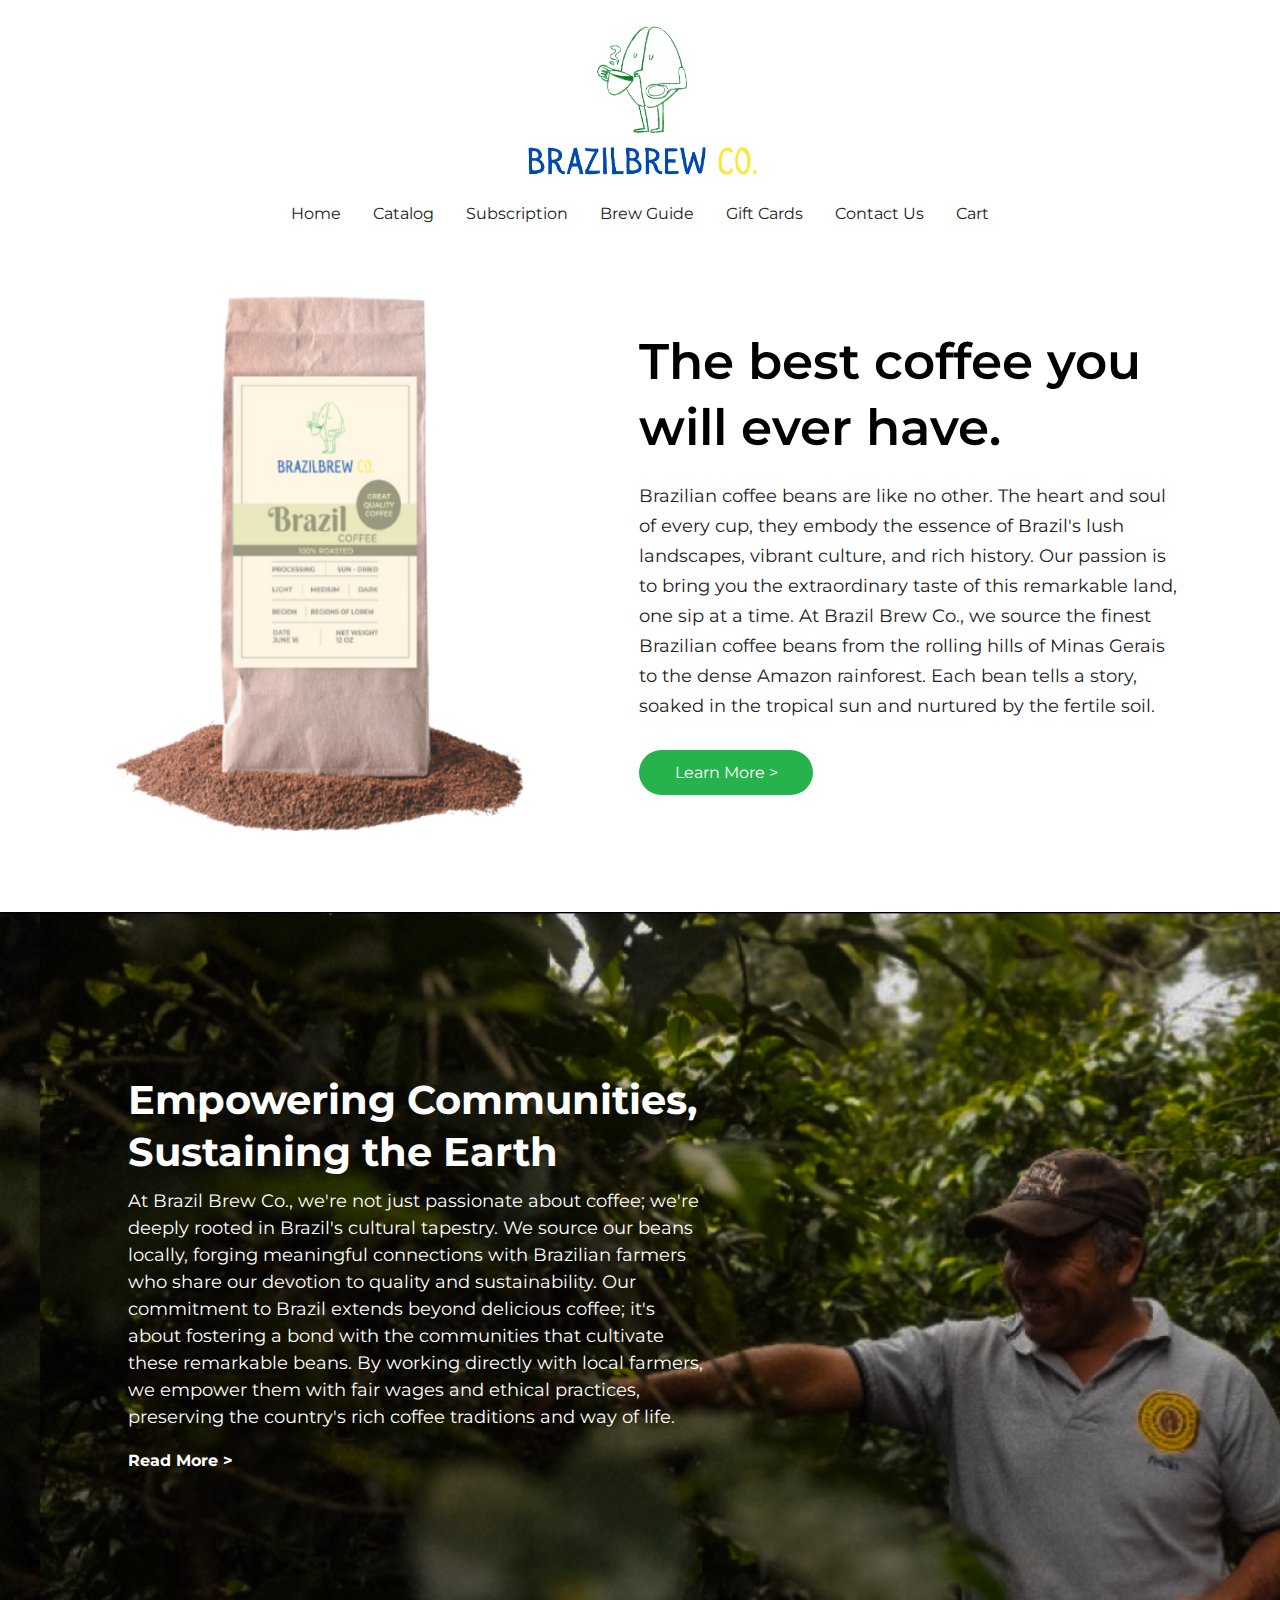
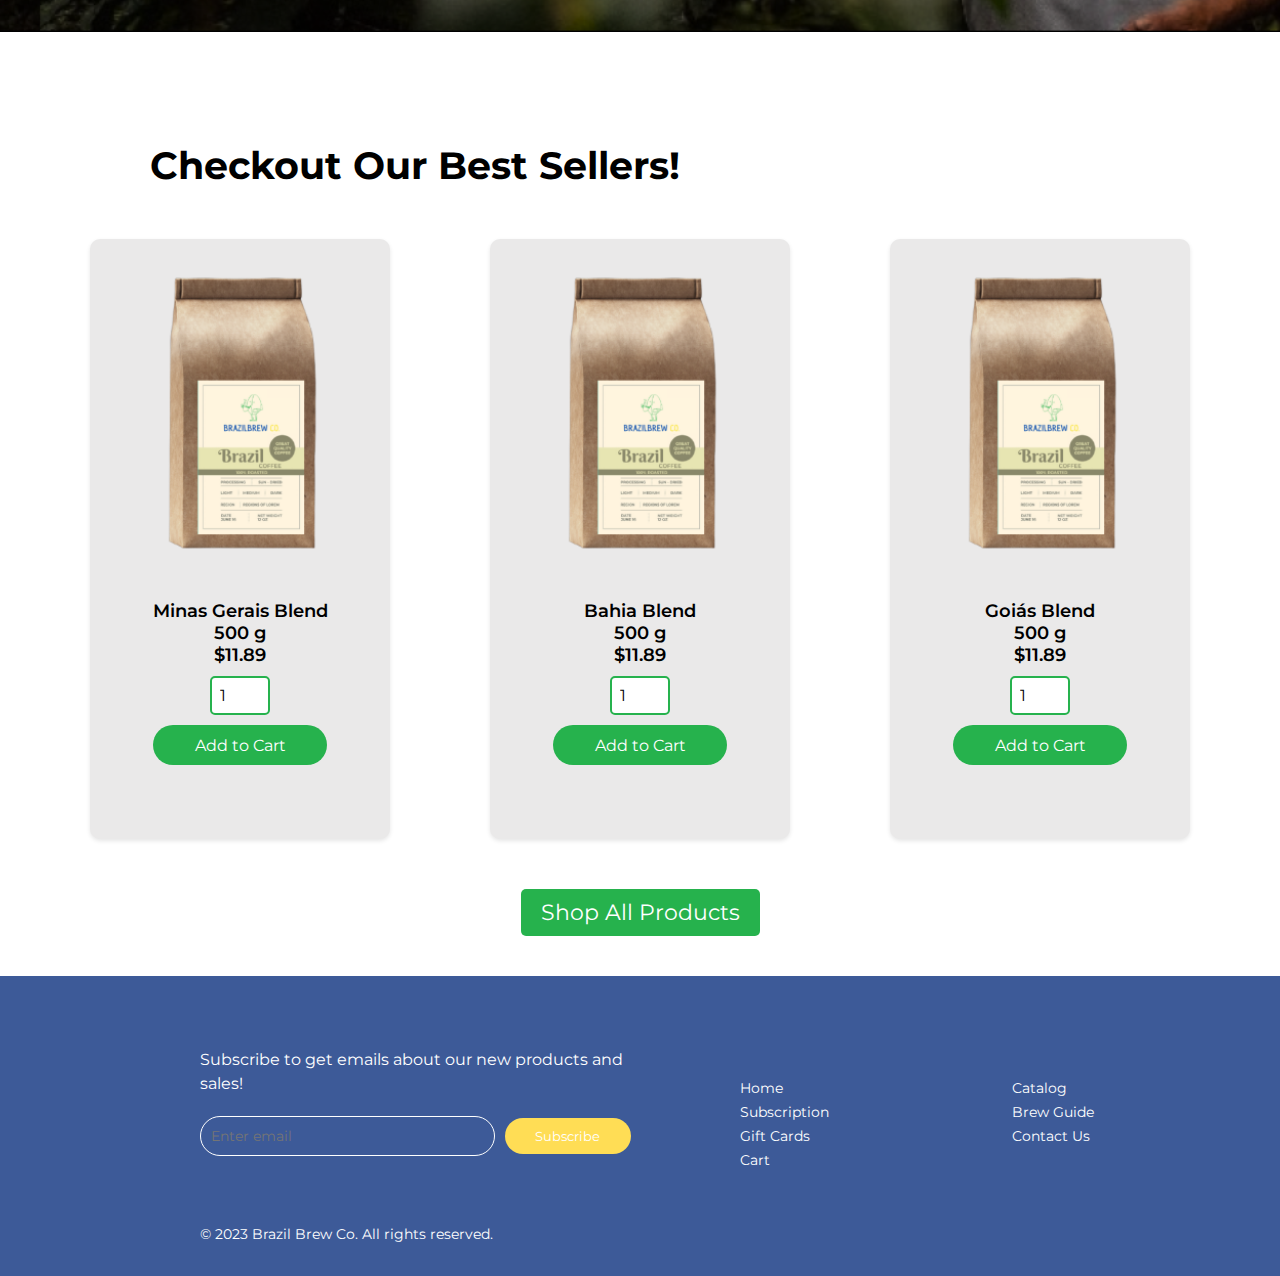
==== index.html @ 0633180a "Update index.html" ====
<!DOCTYPE html>
<html lang="en">
<head>
  <meta charset="UTF-8">
  <meta name="viewport" content="width=device-width, initial-scale=1.0">
  <meta name="keywords" content="Brazil Brew Co., Brazilian coffee, coffee beans, subscription, best coffee, sustainable, fair trade">

  <title>Brazil Brew Co.</title>

  <link rel="preconnect" href="https://fonts.googleapis.com">
  <link rel="preconnect" href="https://fonts.gstatic.com" crossorigin>
  <link href="https://fonts.googleapis.com/css2?family=Montserrat:wght@400;600;700;800&display=swap" rel="stylesheet">
  
  <link rel="stylesheet" href="styles.css">
  <script src="https://code.jquery.com/jquery-3.6.0.min.js"></script> <!-- Include jQuery library -->
  
  <script>
    $(document).ready(function() {
      // Select the coffee bag image
      const coffeeBag = $('.coffee-bag');

      // Add a fade-in effect to the coffee bag when the page loads
      coffeeBag.hide().fadeIn(1000); // You can adjust the duration (1000ms) as needed
    });
  </script>
</head>

<body>
  <header>
    <div class="nav-content">
      <a href="index.html" class="header-logo-link">
        <img src="images/logo.png" alt="Our logo" class="header-logo">
      </a>

      <button id="menu-button">
        <div class="bar"></div>
        <div class="bar"></div>
        <div class="bar"></div>
      </button>

      <nav class="nav-list" id="myNav-list">
        <a class="nav-item" href="index.html">Home</a>
        <a class="nav-item" href="catalog.html">Catalog</a>
        <a class="nav-item" href="subscription.html">Subscription</a>
        <a class="nav-item" href="brewguide.html">Brew Guide</a>
        <a class="nav-item" href="gift-cards.html">Gift Cards</a>
        <a class="nav-item" href="contact.html">Contact Us</a>
        <a class="nav-item" href="cart.html">Cart</a>
      </nav>
    </div>
  </header>

<main>
  <section id="about" class="about-section">
    <img src="images/coffeebag1.png" width="412" height="537" class="coffee-bag">
    <div class="about-content">
      <h2 class="about-title">The best coffee you will ever have.</h2>
      <p class="about-text">Brazilian coffee beans are like no other. The heart and soul of every cup, they embody the essence of Brazil's lush landscapes, vibrant culture, and rich history. Our passion is to bring you the extraordinary taste of this remarkable land, one sip at a time. At Brazil Brew Co., we source the finest Brazilian coffee beans from the rolling hills of Minas Gerais to the dense Amazon rainforest. Each bean tells a story, soaked in the tropical sun and nurtured by the fertile soil.</p>
      <div class="about-buttons-row">
        <button class="custom-button">
          <a href="" style="text-decoration: none; color: white;">Learn More > </a>
      </div>
    </div>
  </section>

  <section id="background-section" style="background-image: url('images/homebanner2.png');" width=100%>
    <div class="text-overlay">
      <h2>Empowering Communities,<br> Sustaining the Earth</h2>
      <p>At Brazil Brew Co., we're not just passionate about coffee; we're deeply rooted in Brazil's cultural tapestry. We source our beans locally, forging meaningful connections with Brazilian farmers who share our devotion to quality and sustainability. Our commitment to Brazil extends beyond delicious coffee; it's about fostering a bond with the communities that cultivate these remarkable beans. By working directly with local farmers, we empower them with fair wages and ethical practices, preserving the country's rich coffee traditions and way of life.</p>
      <a href="#" class="read-more-button">Read More ></a>
    </div>
  </section>
  
  <section id="best-sellers-section">
    <h3>Checkout Our Best Sellers!</h3>
    <div class="product-container">
      <div class="product">
        <img src="images/product1.png" alt="Product 1">
        <div class="product-details">
          <p>Minas Gerais Blend<br>500 g <br>$11.89</p>
          <input type="number" min="1" value="1"><br>
          <button>Add to Cart</button>
        </div>
      </div>
      <div class="product">
        <img src="images/product1.png" alt="Product 2">
        <div class="product-details">
          <p>Bahia Blend<br>500 g <br>$11.89</p>
          <input type="number" min="1" value="1"><br>
          <button>Add to Cart</button>
        </div>
      </div>
      <div class="product">
        <img src="images/product1.png" alt="Product 3">
        <div class="product-details">
          <p>Goiás Blend<br>500 g <br>$11.89</p>
          <input type="number" min="1" value="1"><br>
          <button>Add to Cart</button>
        </div>
      </div>
    </div>
    <div class="shop-all-button">
      <a href="catalog.html">Shop All Products</a>
    </div>
  </section>
  

  <footer>
    <div class="footer-main">
      <div class="left-column">
        <div class="subscribe" style="width: 431px; height: 94px;">
          <p>Subscribe to get emails about our new products and sales!</p>
          <div class="subscription-form">
            <input type="email" placeholder="Enter email">
            <button class="subscribe-button">Subscribe</button>
          </div>
        </div>
        <div class="copyright">
          <p>&copy; 2023 Brazil Brew Co. All rights reserved.</p>
        </div>
      </div>
      <div class="right-column">
        <div class="footer-nav">
          <a href="index.html">Home</a>
          <a href="catalog.html">Catalog</a>
          <a href="subscription.html">Subscription</a>
          <a href="brewguide.html">Brew Guide</a>
          <a href="gift-cards.html">Gift Cards</a>
          <a href="contact.html">Contact Us</a>
          <a href="cart.html">Cart</a>
        </div>
      </div>
    </div>
  </footer>
  
  <script>
    const menuButton = document.getElementById('menu-button');
  
    menuButton.addEventListener('click', function () {
      this.classList.toggle('active');
    });
  </script>

</body>
</html>
---- styles.css ----
* {
  --primary-font-color: #212121;
  --negative-title-color: #FFFCFC;
  --primary: #26B24D;
  --secondary: #3D5A98;
  margin: 0;
  padding: 0;
  box-sizing: border-box;
  font-family: 'Montserrat', sans-serif;
}

body {
  background-color: #fff;
}

/* Index.html */

.header-logo-link {
  display: flex;
  justify-content: center;
  margin-bottom: 20px;
}

.header-logo {
  max-width: 30%;
  height: auto;
}

header {
  display: flex;
  flex-direction: column;
  justify-content: center;
  padding: 15px 0; /* Adjust the padding to reduce the gap */
}

.title {
  text-align: center;
  font-size: 45px;
  font-weight: 500;
  color: var(--negative-title-color);
}

.nav-img {
  display: block;
  max-width: 150px;
  margin-bottom: 1px;
}

.nav-content {
  display: flex;
  flex-direction: column;
  align-items: center;
  margin: 0 auto;
  text-decoration: none;
  width: 100%;
  max-width: 1440px;
}


.nav-list {
  display: flex;
  text-decoration: none;
  gap: 2rem;
}

.nav-item {
  color: var(--primary-font-color);
  text-decoration: none;
}

.nav-item:hover {
  text-decoration: none;
  color: #39e169;
}

#about {
  display: flex;
  align-items: center;
  justify-content: space-between;
  padding: 56px 101px 81px 16px;
}

.about-content {
  max-width: 540px;
  order: 2;
}

.coffee-bag {
  margin-right: 20px;
  margin-left: 100px;
}

.about-title {
  color: var(--primary);
  font-size: 50px;
  font-weight: 600;
  line-height: 66px;
  margin-bottom: 20px;
  color: black;
}

.about-text {
  color: var(--primary-font-color);
  font-size: 18px;
  line-height: 30px;
  margin-bottom: 29px;
  text-align: left;
}

.about-buttons-row {
  display: flex;
  text-decoration: none;
  order: 1;
}

.custom-button {
  display: flex;
  width: 174px;
  padding: 13px 0;
  justify-content: center;
  align-items: center;
  gap: 10px;
  border-radius: 25px;
  background: #26B24D;
  color: #fff;
  font-size: 16px;
  border: none;
  cursor: pointer;
}

.custom-button:hover {
  opacity: .8;
  transition: all 0.3s ease;
}

.logo {
  max-width: 5%;
  height: auto;
  margin-bottom: 21px;
}

#background-section {
  background-size: cover;
  background-position: left 40px center;
  height: 80vh;
  display: flex;
  align-items: center;
  color: #fff;
  padding-left: 10%;
}

.text-overlay {
  width: 50%;
  box-sizing: border-box;
  text-align: left;
}

.text-overlay h2 {
  font-size: 40px;
  font-style: normal;
  font-weight: 700;
  line-height: 130%;
  margin: 0;
}

.text-overlay p {
  font-size: 18px;
  font-style: normal;
  font-weight: 400;
  line-height: 150%;
  color: #fff;
  margin-top: 10px;
}

.read-more-button {
  text-decoration: none;
  color: #fff;
  font-size: 16px;
  font-weight: 700;
  display: inline-block;
  margin-top: 20px;
}

.read-more-button:hover {
  color: antiquewhite;
  transition: all 0.3s ease;
}

#best-sellers-section {
  background-color: white;
  padding: 40px 0;
  text-align: center;
}

#best-sellers-section h3 {
  font-size: 38px;
  text-align: left;
  margin-left: 150px;
  font-weight: 700;
  margin-bottom: 50px;
}

.product-container {
  display: flex;
  justify-content: center;
  gap: 100px;
}

.product {
  width: 300px;
  height: 600px;
  padding: 20px;
  background-color: rgb(234, 233, 233);
  border-radius: 10px;
  box-shadow: 0 2px 4px rgba(0, 0, 0, 0.1);
  text-align: center;
}

.product img {
  width: 200px;
}

.product .product-details {
  padding: 10px;
}

.product .product-details p {
  font-size: 18px;
  font-weight: 600;
  color: black;
  margin-top: 20px;
}

.product .product-details input[type="number"] {
  width: 60px;
  padding: 8px;
  font-size: 16px;
  border: 2px solid #26B24D;
  border-radius: 5px;
  margin-top: 10px;
}

.product .product-details button {
  display: flex;
  width: 174px;
  height: 40px;
  justify-content: center;
  align-items: center;
  border-radius: 25px;
  background: #26B24D;
  color: #fff;
  font-size: 16px;
  border: none;
  cursor: pointer;
  margin: 10px auto;
}

.product .product-details button:hover {
  background-color: #3fd169;
}

.shop-all-button {
  margin-top: 50px;
}

.shop-all-button a {
  display: inline-block;
  padding: 10px 20px;
  background-color: #26B24D;
  color: #fff;
  text-decoration: none;
  border-radius: 5px;
  font-size: 22px;
  transition: background-color 0.3s ease;
}

.shop-all-button a:hover {
  background-color: #3fd169;
}


footer {
  background-color: #3D5A98;
  height: 300px;
  padding: 16px 0;
  color: #fff;
  font-size: 14px;
  line-height: 24px;
  display: flex;
  flex-direction: column;
  position: relative;
}

.footer-main {
  display: flex;
  justify-content: space-between;
  align-items: center;
}

.footer-main::before {
  content: "";
  border-top: 1px solid #FFF;
  margin: 20px 0;
  display: block;
}


.footer-main p {
  margin: 10px 0;
  flex: 1; 
}


.left-column {
  flex: 1;
  margin-left: 100px; 
}

.right-column {
  flex: 1; 
  margin-left: 100px;
}

.footer-nav ul {
  list-style: none;
  padding: 0;
}

.footer-nav li {
  margin-bottom: 10px;
}

.footer-nav {
  display: flex;
  flex-direction: row;
  flex-wrap: wrap;
  justify-content: space-between; 
}

.footer-nav a {
  text-decoration: none;
  margin-right: 25px;
  color: #FFF;
  flex-basis: 45%;
}

.subscribe {
  width: 431px; 
  height: 94px; 
  margin-left: 100px;
  flex-shrink: 0;
}

.subscribe p {
  font-size: 16px;
  font-weight: 400;
  line-height: 150%;
  color: #fff;
  margin-top: 56px;
  margin-bottom: 20px;
}

.subscription-form {
  display: flex;
  align-items: center;
  gap: 10px;
}

.subscription-form input {
  width: 70%;
  padding: 10px;
  font-size: 14px;
  border: 1px solid white;
  border-radius: 20px; 
  background-color: transparent;
  color: #fff;
}

.subscribe-button {
  width: 30%;
  padding: 10px;
  background-color: #FD5;
  color: #fff;
  border: none;
  cursor: pointer;
  border-radius: 20px; 
}

.subscribe-button:hover {
  opacity: 0.9;
  transition: all 0.3s ease;
}

.copyright {
  margin-top: 80px;
  margin-left: 100px;
}


.service {
text-align: center;
display: flex;
justify-content: center;
align-items: center;
}

.content {
display: flex;
align-items: center;
}

.service img {
max-width: 100%;
height: auto;
margin-right: 20px; 
}

.text-container {
flex: 1;
}

.my-contain {
max-width: 100%;
margin: 0 auto; 
}

.nav-item:hover {
  color: #5BB079; 
  font-weight: 600;
}

.about-button:hover,
.footer-button:hover,
.services-button:hover,
.contact-button:hover,
.cta-btn:hover {
background-color: var(--primary); 
color: #FFF; 
}

/* Catalog.html */

#catalog-section{
  display: flex; 
  flex-direction: column; 
  justify-content: center;
  align-items: center; 
  text-align: center;
  background: linear-gradient(rgba(0, 0, 0, 0.1), rgba(0, 0, 0, 0.1)), url('images/coffeenew1.jpg');
  color: white;
}

#catalog-overlay{
  display: flex; 
  flex-direction: column;
  gap: 15px;
  margin: 0 200px;
}

#catalog-overlay h2{
  font-size: 50px;
}

#catalog-overlay p{
  font-size: 18px;
}

.allblend-container {
  display: flex;
  flex-direction: column;
  gap: 70px;
  margin-bottom: 70px;
}

h3{
  margin-top: 70px;
  margin-left: 75px;
  font-size: 38px;
}

.darkblend-container, .mediumblend-container, .lightblend-container {
  display: flex;
  justify-content: space-evenly;
}

.darkblend, .mediumblend, .lightblend{
  width: 300px;
  height: 600px;
  padding: 20px;
  background-color: rgb(234, 233, 233);
  border-radius: 10px;
  box-shadow: 0 2px 4px rgba(0, 0, 0, 0.1);
  text-align: center;
}

.allblend-container img{
  width: 200px;
}

.allblend-container p{
  font-size: 18px;
  font-weight: 600;
  margin-top: 20px;
}

.allblend-container .product-details input[type="number"] {
  width: 60px;
  padding: 8px;
  font-size: 16px;
  border: 2px solid #26B24D;
  border-radius: 5px;
  margin-top: 10px;
}

.allblend-container .product-details button {
  display: flex;
  width: 174px;
  height: 40px;
  justify-content: center;
  align-items: center;
  border-radius: 25px;
  background: #26B24D;
  color: #fff;
  font-size: 16px;
  border: none;
  cursor: pointer;
  margin: 10px auto;
}

.allblend-container .product-details button:hover {
  background-color: #3fd169;
}

/* brewguide.html */

#brewguide-section{
  display: flex; 
  flex-direction: column; 
  justify-content: center;
  align-items: center; 
  text-align: center;
  background: linear-gradient(rgba(0, 0, 0, 0.5), rgba(0, 0, 0, 0.5)), url('images/brewguidebanner.jpeg');
  color: white;
}

.brewguide-overlay{
  display: flex; 
  flex-direction: column;
  gap: 15px;
  margin: 0 200px;
}

.brewguide-overlay h2{
  font-size: 50px;
}

.brewguide-overlay p{
  font-size: 18px;
}

.brewtype{
  display: flex;
}

.brewtype-details{
  flex: 2;
  padding: 80px;
  line-height: 30px;
}

.brewtype-details h3{
  margin-left: -30px;
  margin-bottom: 30px;
}

.brewtype-details p{
  margin-left: -30px;
  margin-top: 10px;
}

.brewtype-img{
  flex: 1;
  max-width: 100%;
  height: auto;
  padding: 80px; 
}

#menu-button {
  display: none; 
  background: none;
  border: none;
  cursor: pointer;
  padding: 10px;
  position: relative;
  z-index: 1000;
}

#menu-button .bar {
  width: 30px;
  height: 3px;
  background: var(--primary-font-color);
  margin: 6px 0;
  transition: 0.4s;
}

#myNav-list {
  display: flex;
}

/* subscription.html */

#subscription-section {
    display: flex; 
    flex-direction: column; 
    justify-content: center;
    align-items: center; 
    text-align: center;
    color: white;
  }

  #subscription-overlay {
    display: flex; 
    flex-direction: column;
    gap: 15px;
    margin: 0 200px;
  }

  #subscription-overlay h2 {
    font-size: 50px;
  }
  
  #subscription-overlay p {
    font-size: 18px;
  }

  .sub-cap {
    margin-left: 50px;
    margin-right: 50px;
  }

  .subscribe-first{
    display: flex;
    margin-top: 30px;
    padding: 40px;
  }

  .why-subscription-blurb {
    flex: 2;
    padding: 0 30px;
  }

  .why-subscription-blurb h3{
    margin-left: -10px;
    margin-bottom: 30px;
  }

  .why-subscription-blurb p{
    margin-right: 150px;
  }

  .why-sub-text {
    font-size: 20px;
    color: black;
    line-height: 150%;
    margin-bottom: 10px;
  }

  .sub-img {
    flex: 1;
    max-height: 400px;
    max-width: 400px;
  }

  .plan-container {
    display: flex;
    justify-content: center;
    margin-top: 100px;
    gap: 150px;
  }

  .plan {
    width: 400px;
    height: 600px;
    padding: 40px;
    background-color: rgb(234, 233, 233);
    border-radius: 10px;
    box-shadow: 0 2px 4px rgba(0, 0, 0, 0.1);
    text-align: left;
  }

  .plan-text-h {
    display: flex;
    flex-direction: column;
    font-size: 16px;
    justify-content: center;
    margin-left: -20px;
    margin-top: 20px;
    font-weight: bold;

  }

  .plan-list{
    margin-left: 15px;
    font-size: 16px;
    line-height: 1.5;
  }

  .plan-price {
    margin-top: 5px;
    text-align: center;
    font-weight: bold;
  }

  h4 {
    margin-top: 40px;
    margin-left: 45px;
    color: #000;
    font-family: Montserrat;
    font-size: 34px;
    font-style: normal;
    font-weight: 600;
    line-height: 150%; /* 51px */
  }

  h5 {
    color: #26B24D;
    text-align: center;
    font-family: Montserrat;
    font-size: 32px;
    font-style: normal;
    font-weight: 600;
    line-height: 150%; /* 48px */
  }

  .plan button {
    display: flex;
    width: 174px;
    height: 40px;
    justify-content: center;
    align-items: center;
    border-radius: 25px;
    background: #26B24D;
    color: #fff;
    font-size: 16px;
    border: none;
    cursor: pointer;
    margin: 10px auto;
  }

  h3{
    margin-top: 70px;
    margin-left: 75px;
    font-size: 38px;
  }

  /* Mobile-friendly css */

@media screen and (max-width: 600px) {
  .about-img {
    width: 30%;
  }

  #menu-button {
    display: block;
  }

  #myNav-list {
    display: none;
  }

  #menu-button.active + #myNav-list {
    display: flex;
    flex-direction: column;
    align-items: center;
    gap: 10px;
  }

  #about {
    display: block;
    text-align: center;
    padding: 2rem;
  }

  .coffee-bag {
    width: 50%;
    height: 50%;
    margin: 0;
  }

  .about-text {
    text-align: center;
  }

  .about-buttons-row {
    justify-content: center;
  }

  #background-section {
    background-position: 0;
    padding-left: 0;
    padding: 2rem;
  }

  .text-overlay {
    width: 100%;
  }

  #best-sellers-section {
    display: block;
    align-items: center;
    justify-content: center;
    text-align: center;
    margin-top: 0;
  }

  #best-sellers-section h3 {
    margin-left: 0;
    text-align: center;
  }

  .product-container {
    display: block;
    margin-left: 6.5rem;
  }

  .product {
    margin-bottom: 2rem;
  }

  footer {
    height: 100%;
    padding: 0;
  }

  .footer-main {
    display: block;
    text-align: center;
  }

  .left-column {
    display: block;
    margin: 2rem;
  }

  .footer-main::before {
    display: none;
  }

  .subscribe {
    display: contents;
    margin-left: 0;
  }

  .subscribe p {
    font-size: 14px;
    margin-bottom: 10px;
  }

  .subscription-form {
    display: block;
    align-items: center;
    justify-content: center;
  }

  .copyright {
    margin: 0;
    margin-top: 2rem;
  }

  .right-column {
    margin: 0;
  }

  .footer-nav a {
    margin: 0;
  }

  .subscribe-button {
    margin-top: 10px;
  }

  .darkblend-container, .mediumblend-container, .lightblend-container {
    display: contents;
  }

  .allblend-container {
    gap: 0;
  }

  .darkblend, .mediumblend, .lightblend {
    margin-left: 4.5rem;
    margin-bottom: 2.5rem;
  }

  .allblend-container h3 {
    font-size: 30px;
    margin-bottom: 2rem;
  }

  #beans-subscribe {
    display: contents;
    text-align: center;
  }

  .sub-img {
    width: 0;
    margin-right: 0;
  }

  .why-subscription-blurb {
    margin-right: 10px;
  }


  .brewguide-overlay {
    padding: 30px;
  }
}
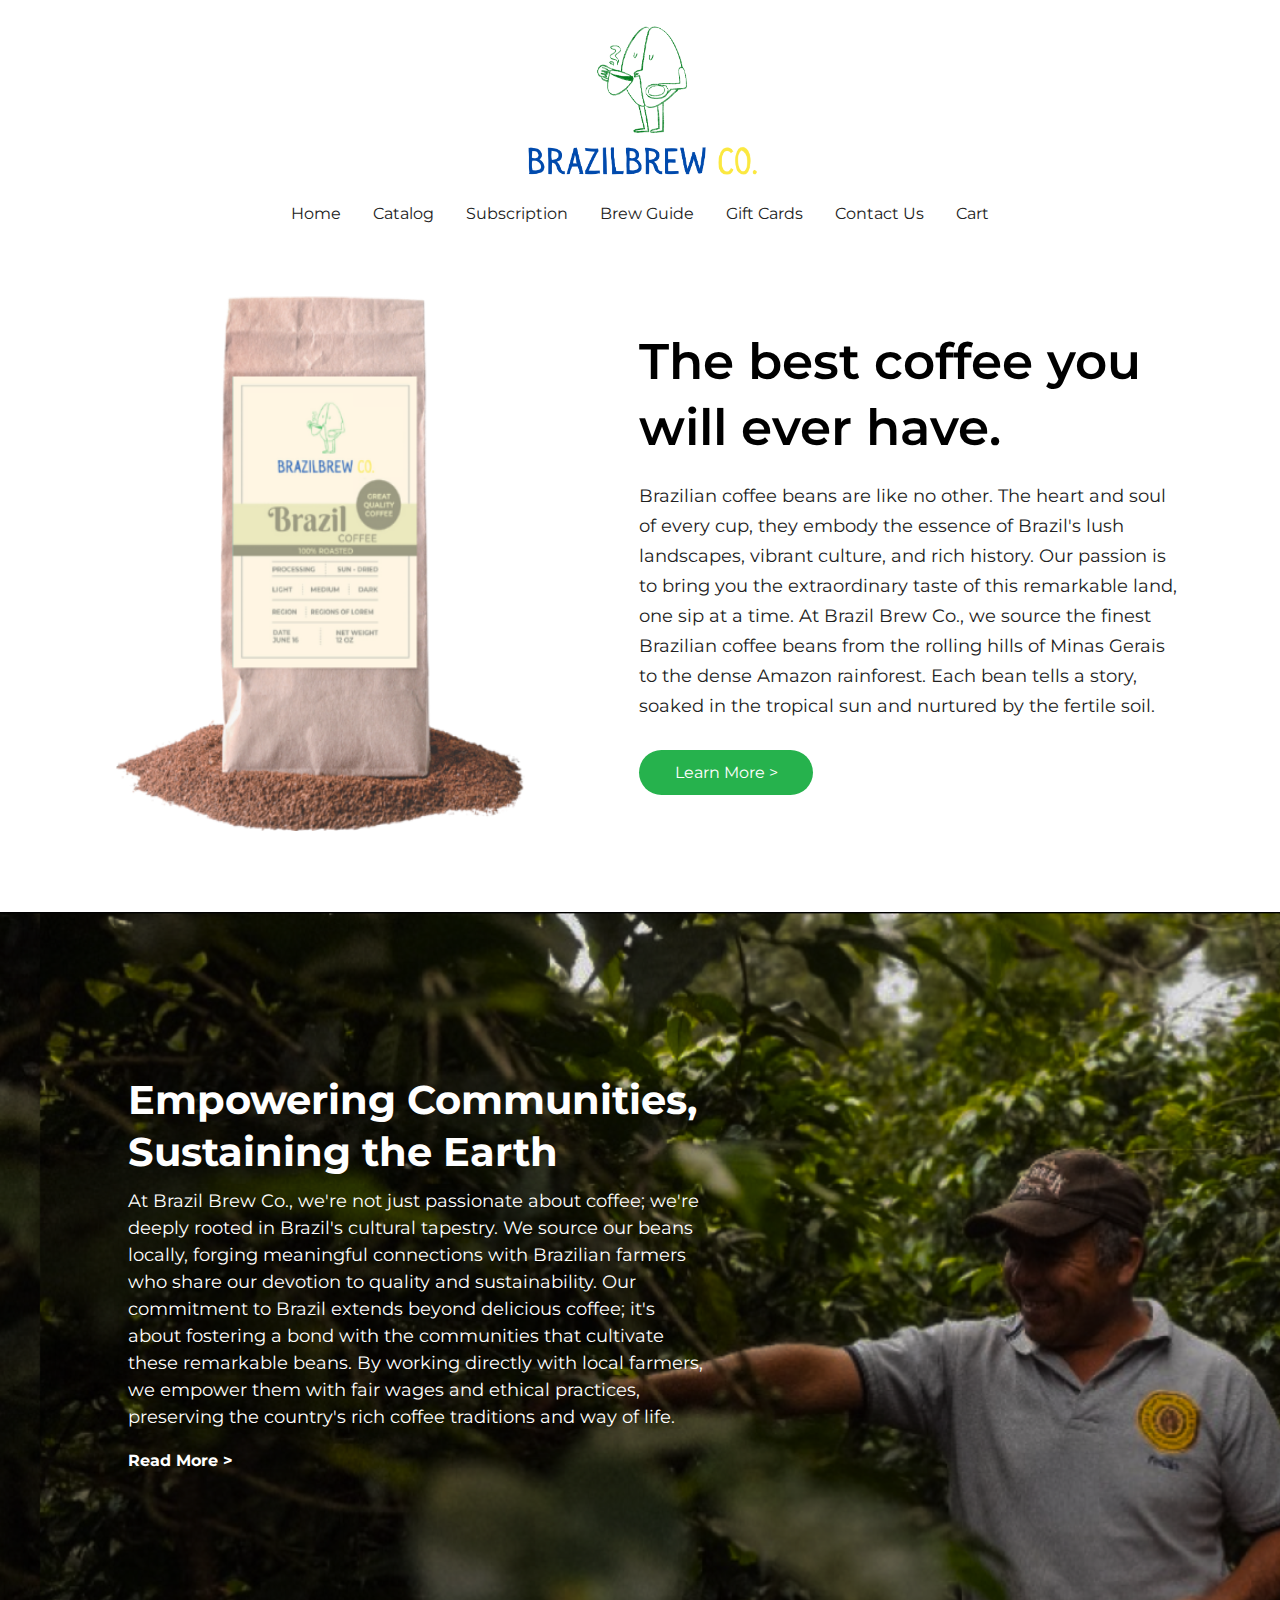
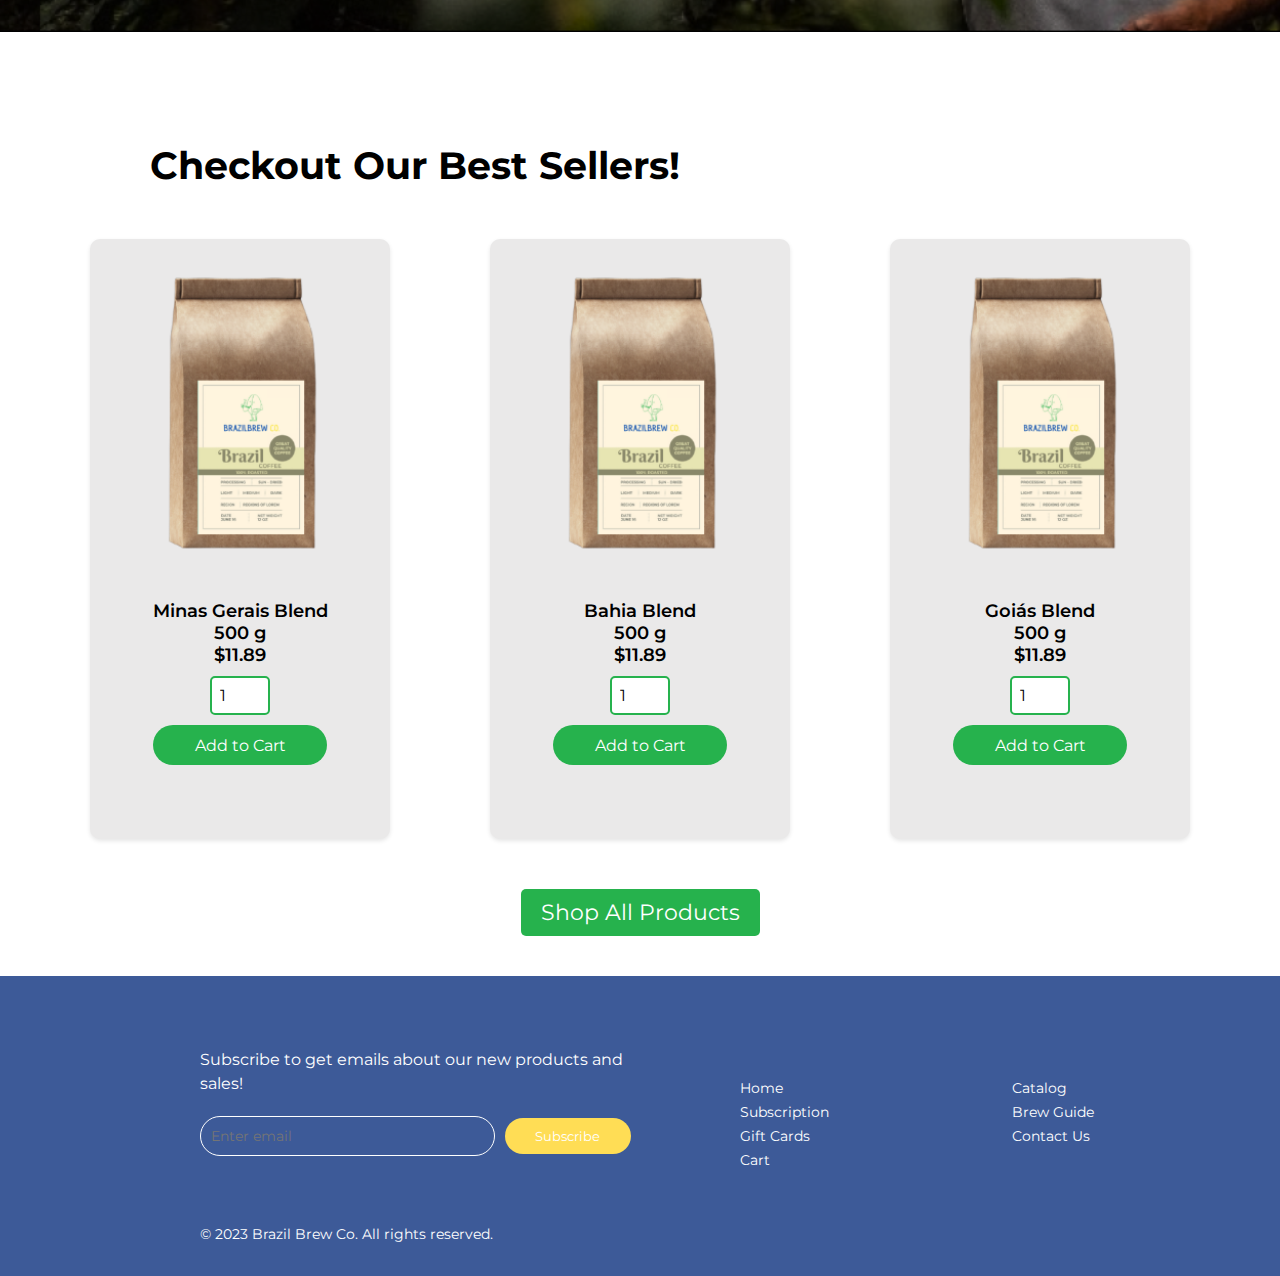
==== commit d0ab63e9: "Update index.html" ====
--- a/index.html
+++ b/index.html
@@ -63,7 +63,7 @@
     </div>
   </section>
 
-  <section id="background-section" style="background-image: url('images/homebanner2.png');" width=100%>
+  <section id="background-section" style="background-image: url(images/homebanner2.png);" width=100%>
     <div class="text-overlay">
       <h2>Empowering Communities,<br> Sustaining the Earth</h2>
       <p>At Brazil Brew Co., we're not just passionate about coffee; we're deeply rooted in Brazil's cultural tapestry. We source our beans locally, forging meaningful connections with Brazilian farmers who share our devotion to quality and sustainability. Our commitment to Brazil extends beyond delicious coffee; it's about fostering a bond with the communities that cultivate these remarkable beans. By working directly with local farmers, we empower them with fair wages and ethical practices, preserving the country's rich coffee traditions and way of life.</p>
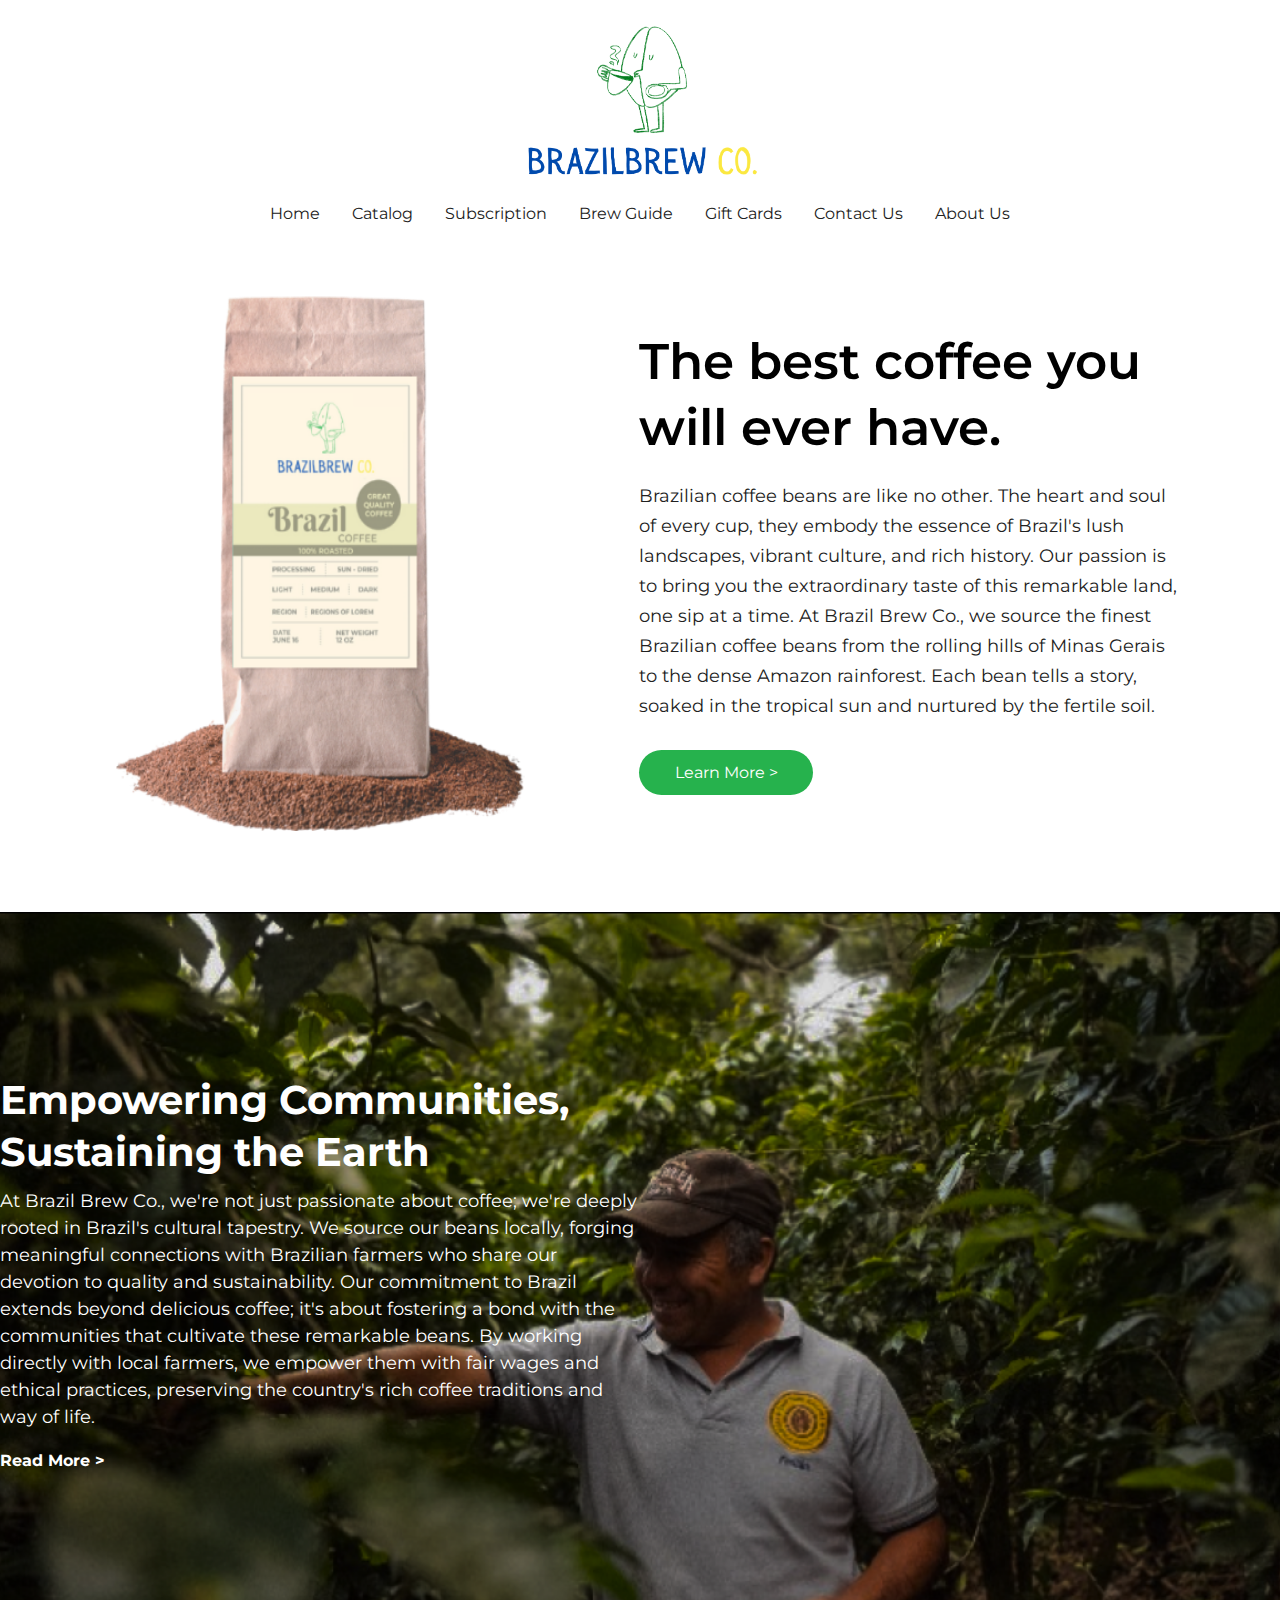
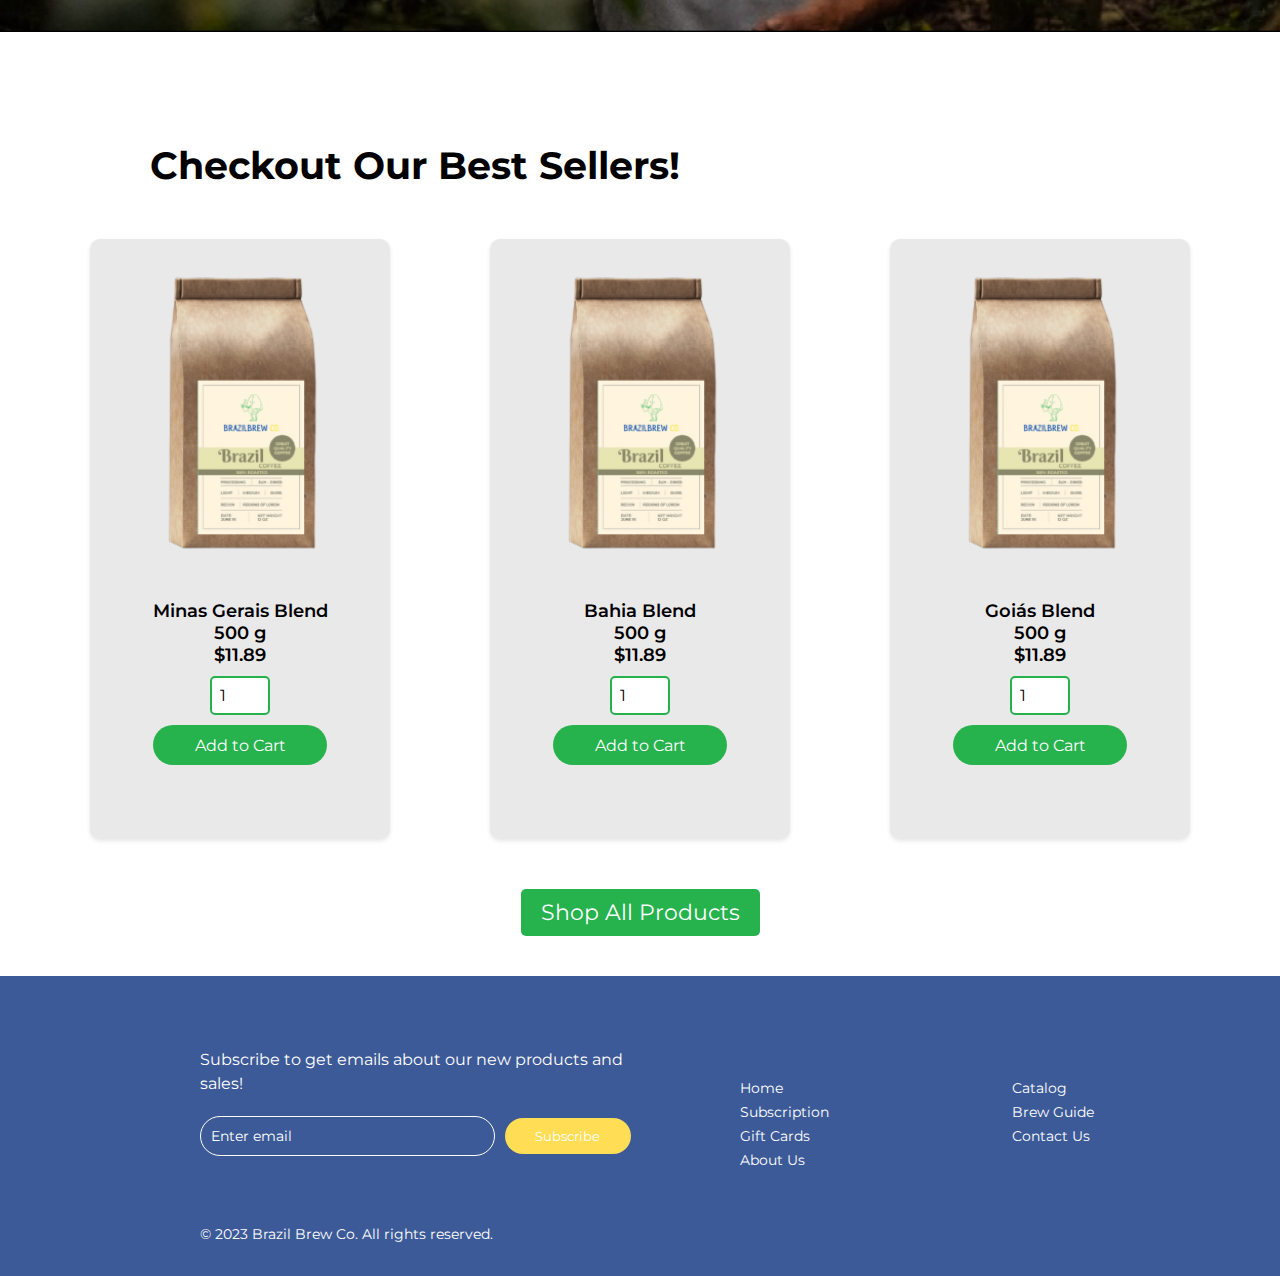
==== commit 6877d6a5: "About Us" ====
--- a/index.html
+++ b/index.html
@@ -4,7 +4,7 @@
   <meta charset="UTF-8">
   <meta name="viewport" content="width=device-width, initial-scale=1.0">
   <meta name="keywords" content="Brazil Brew Co., Brazilian coffee, coffee beans, subscription, best coffee, sustainable, fair trade">
-
+  
   <title>Brazil Brew Co.</title>
 
   <link rel="preconnect" href="https://fonts.googleapis.com">
@@ -12,6 +12,7 @@
   <link href="https://fonts.googleapis.com/css2?family=Montserrat:wght@400;600;700;800&display=swap" rel="stylesheet">
   
   <link rel="stylesheet" href="styles.css">
+  <link rel="icon" href="images/logo.png" type="image/x-icon">
   <script src="https://code.jquery.com/jquery-3.6.0.min.js"></script> <!-- Include jQuery library -->
   
   <script>
@@ -19,8 +20,8 @@
       // Select the coffee bag image
       const coffeeBag = $('.coffee-bag');
 
-      // Add a fade-in effect to the coffee bag when the page loads
-      coffeeBag.hide().fadeIn(1000); // You can adjust the duration (1000ms) as needed
+      // Add a jQuery effect to the coffee bag when the page loads
+      coffeeBag.hide().fadeIn(1000); 
     });
   </script>
 </head>
@@ -45,7 +46,7 @@
         <a class="nav-item" href="brewguide.html">Brew Guide</a>
         <a class="nav-item" href="gift-cards.html">Gift Cards</a>
         <a class="nav-item" href="contact.html">Contact Us</a>
-        <a class="nav-item" href="cart.html">Cart</a>
+        <a class="nav-item" href="about-us.html">About Us</a>
       </nav>
     </div>
   </header>
@@ -127,7 +128,7 @@
           <a href="brewguide.html">Brew Guide</a>
           <a href="gift-cards.html">Gift Cards</a>
           <a href="contact.html">Contact Us</a>
-          <a href="cart.html">Cart</a>
+          <a href="about-us.html">About Us</a>
         </div>
       </div>
     </div>
--- a/styles.css
+++ b/styles.css
@@ -141,12 +141,12 @@
 
 #background-section {
   background-size: cover;
-  background-position: left 40px center;
+  background-position: center;
   height: 80vh;
   display: flex;
   align-items: center;
   color: #fff;
-  padding-left: 10%;
+/*   padding-left: 10%; */
 }
 
 .text-overlay {
@@ -374,6 +374,10 @@
   border-radius: 20px; 
   background-color: transparent;
   color: #fff;
+}
+
+.subscription-form input[type="email"]::placeholder {
+  color: white;
 }
 
 .subscribe-button {
@@ -753,6 +757,108 @@
     font-size: 38px;
   }
 
+  #history {
+    display: flex;
+    align-items: center;
+    justify-content: center;
+  }
+
+  #history img {
+    width: 40%;
+    margin-left: 3rem;
+  }
+
+  .history-container {
+    width: 60%;
+  }
+
+  #history h3 {
+    font-size: 30px;
+    margin-top: 50px;
+    color: #3D5A98;
+  }
+
+  .topic p {
+    font-size: 17px;
+    margin-top: 10px;
+  }
+
+  .topic p span {
+    font-style: italic;
+  }
+
+  #testimonials-section, #history, #teamContainer{
+    padding-left: 80px;
+    padding-right: 80px;
+    padding-top: 50px;
+    padding-bottom: 50px;
+  }
+
+  #testimonials-section h2, #history h2, #teamContainer h2 {
+    font-size: 38px;
+  }
+
+  .testimonials {
+    display: flex;
+    align-items: center;
+    justify-content: space-between;
+    margin-top: 4rem;
+  }
+
+  .testimonial {
+    height: 250px;
+    width: 500px;
+    margin: auto 1rem;
+    padding: 2rem;
+    border: var(--primary) 2px solid;
+    border-radius: 20px;
+  }
+
+  .testimonial:hover {
+    border-color: #3D5A98;
+    transition: all 0.5s ease;
+  }
+
+  .testimonial p:first-child {
+    font-style: italic;
+    font-size: 18px;
+  }
+
+  .testimonial-author {
+    font-weight: 600;
+    margin-top: 10px;
+  }
+
+  #team-members {
+    margin-top: 2rem;
+    display: flex;
+    align-items: center;
+    justify-content: space-between;
+  }
+
+  .member {
+    height: 200px;
+    width: 250px;
+    border: var(--primary) 2px solid;
+    border-radius: 10px;
+    padding: 1rem;
+  }
+
+  .memberName {
+    font-size: 18px;
+    font-style: italic;
+  }
+
+  .memberRole {
+    font-size: 17px;
+    color: #3D5A98;
+  }
+
+  .memberBio {
+    margin-top: 5px;
+    font-size: 16px;
+  }
+
   /* Mobile-friendly css */
 
 @media screen and (max-width: 600px) {
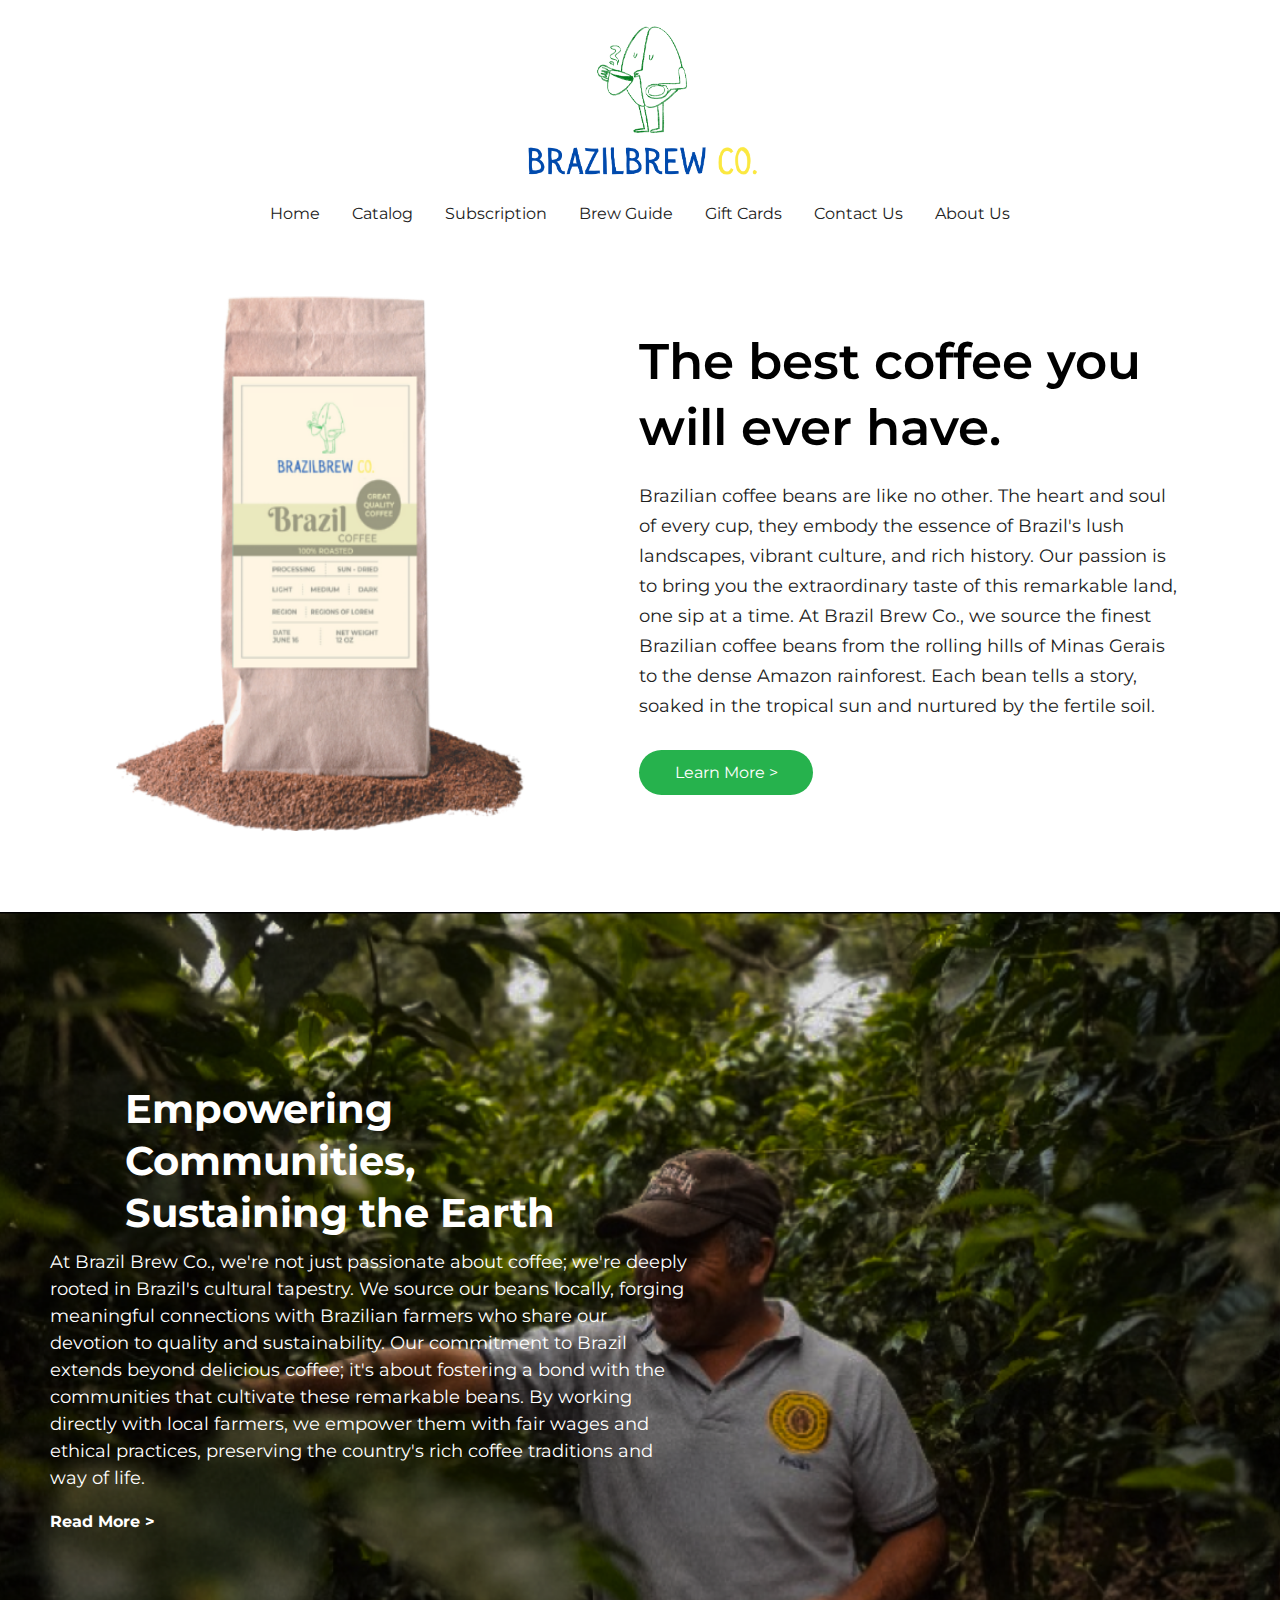
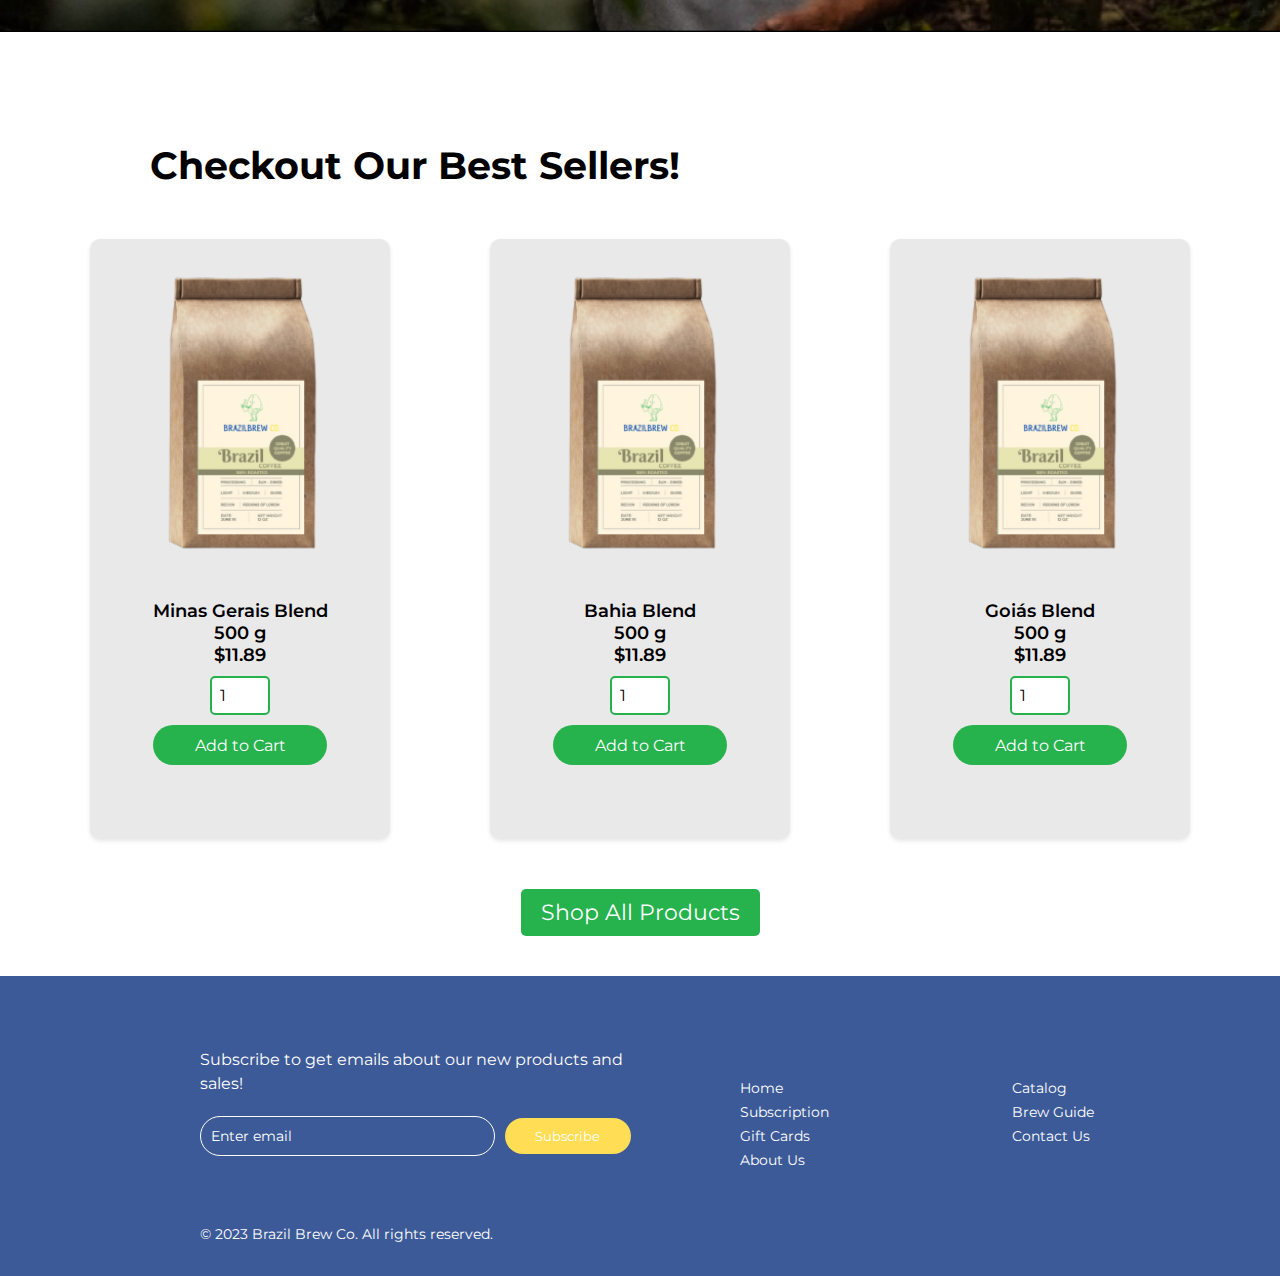
==== commit 961a2796: "fixed h1 and h2 requirement for first three pages" ====
--- a/index.html
+++ b/index.html
@@ -55,7 +55,7 @@
   <section id="about" class="about-section">
     <img src="images/coffeebag1.png" width="412" height="537" class="coffee-bag">
     <div class="about-content">
-      <h2 class="about-title">The best coffee you will ever have.</h2>
+      <h1 class="about-title">The best coffee you will ever have.</h1>
       <p class="about-text">Brazilian coffee beans are like no other. The heart and soul of every cup, they embody the essence of Brazil's lush landscapes, vibrant culture, and rich history. Our passion is to bring you the extraordinary taste of this remarkable land, one sip at a time. At Brazil Brew Co., we source the finest Brazilian coffee beans from the rolling hills of Minas Gerais to the dense Amazon rainforest. Each bean tells a story, soaked in the tropical sun and nurtured by the fertile soil.</p>
       <div class="about-buttons-row">
         <button class="custom-button">
@@ -73,7 +73,7 @@
   </section>
   
   <section id="best-sellers-section">
-    <h3>Checkout Our Best Sellers!</h3>
+    <h2>Checkout Our Best Sellers!</h2>
     <div class="product-container">
       <div class="product">
         <img src="images/product1.png" alt="Product 1">
--- a/styles.css
+++ b/styles.css
@@ -153,6 +153,7 @@
   width: 50%;
   box-sizing: border-box;
   text-align: left;
+  margin-left: 50px;
 }
 
 .text-overlay h2 {
@@ -160,7 +161,6 @@
   font-style: normal;
   font-weight: 700;
   line-height: 130%;
-  margin: 0;
 }
 
 .text-overlay p {
@@ -192,7 +192,7 @@
   text-align: center;
 }
 
-#best-sellers-section h3 {
+#best-sellers-section h2 {
   font-size: 38px;
   text-align: left;
   margin-left: 150px;
@@ -459,9 +459,10 @@
   flex-direction: column;
   gap: 15px;
   margin: 0 200px;
-}
-
-#catalog-overlay h2{
+  margin-bottom: 40px;
+}
+
+#catalog-overlay h1{
   font-size: 50px;
 }
 
@@ -476,7 +477,7 @@
   margin-bottom: 70px;
 }
 
-h3{
+h2{
   margin-top: 70px;
   margin-left: 75px;
   font-size: 38px;
@@ -552,6 +553,7 @@
   flex-direction: column;
   gap: 15px;
   margin: 0 200px;
+  margin-top: -20px;
 }
 
 .brewguide-overlay h2{
@@ -629,7 +631,7 @@
     margin: 0 200px;
   }
 
-  #subscription-overlay h2 {
+  #subscription-overlay h1 {
     font-size: 50px;
   }
   
@@ -653,7 +655,7 @@
     padding: 0 30px;
   }
 
-  .why-subscription-blurb h3{
+  .why-subscription-blurb h2{
     margin-left: -10px;
     margin-bottom: 30px;
   }
@@ -751,10 +753,40 @@
     margin: 10px auto;
   }
 
+  .plan button:hover {
+    opacity: 0.8;
+    transition: all 0.3s ease;
+  }
+
   h3{
     margin-top: 70px;
     margin-left: 75px;
     font-size: 38px;
+  }
+
+  .aboutUs {
+    display: flex; 
+    flex-direction: column; 
+    justify-content: center;
+    align-items: center; 
+    text-align: center;
+    color: white;
+  }
+  
+  .about-overlay {
+    display: flex; 
+    flex-direction: column;
+    gap: 15px;
+    margin: 0 200px;
+    margin-bottom: 40px;
+  }
+  
+  .about-overlay h2 {
+    font-size: 50px;
+  }
+  
+  .about-overlay p {
+    font-size: 18px;
   }
 
   #history {
@@ -909,6 +941,15 @@
 
   .text-overlay {
     width: 100%;
+    margin-left: 0;
+  }
+
+  .text-overlay h2 {
+    font-size: 30px;
+  }
+
+  .text-overlay p {
+    font-size: 15px;
   }
 
   #best-sellers-section {
@@ -916,17 +957,24 @@
     align-items: center;
     justify-content: center;
     text-align: center;
-    margin-top: 0;
+    padding-top: 0;
   }
 
   #best-sellers-section h3 {
     margin-left: 0;
     text-align: center;
+    margin-top: 2rem;
+    font-size: 30px;
   }
 
   .product-container {
-    display: block;
-    margin-left: 6.5rem;
+    flex-direction: column;
+    align-items: center;
+    gap: 10px;
+  }
+
+  .shop-all-button {
+    margin-top: 0;
   }
 
   .product {
@@ -990,17 +1038,22 @@
   }
 
   .allblend-container {
-    gap: 0;
+    gap: 30px;
+    display: flex;
+    flex-direction: column;
+    align-items: center;
+    justify-content: center;
   }
 
   .darkblend, .mediumblend, .lightblend {
-    margin-left: 4.5rem;
-    margin-bottom: 2.5rem;
+    margin: 0;
   }
 
   .allblend-container h3 {
     font-size: 30px;
     margin-bottom: 2rem;
+    margin-left: 0;
+    margin-top: 2rem;
   }
 
   #beans-subscribe {
@@ -1008,17 +1061,134 @@
     text-align: center;
   }
 
+  .sub-cap {
+    margin: 0;
+  }
+
   .sub-img {
     width: 0;
     margin-right: 0;
   }
 
-  .why-subscription-blurb {
-    margin-right: 10px;
-  }
-
+  .subscribe-first {
+    flex-direction: column;
+    margin-top: 15px;
+  }
+
+  #subscription-overlay h2 {
+    font-size: 30px;
+  }
+
+  .why-subscription-blurb h3 {
+    margin-top: 0;
+  }
+
+  .why-subscription-blurb p {
+    margin-right: 0;
+  }
+
+  .plan-container {
+    flex-direction: column;
+    margin-top: 1rem;
+    gap: 30px;
+  }
 
   .brewguide-overlay {
     padding: 30px;
-  }
-}
+    margin: 0;
+  }
+
+  .brewguide-overlay h2 {
+    font-size: 40px;
+  }
+
+  .brewtype {
+    flex-direction: column;
+  }
+
+  .brewtype-details {
+    padding: 50px;
+  }
+
+  .brewtype-details h3 {
+    margin: 0;
+    font-size: 30px;
+  }
+
+  .brewtype-img {
+    padding: 0;
+  }
+
+  .about-overlay {
+    margin: 0 15px 40px;
+  }
+
+  .about-overlay h2 {
+    font-size: 38px;
+  }
+
+  .about-overlay p {
+    font-size: 15px;
+  }
+
+  #testimonials-section, #history, #teamContainer {
+    padding-left: 20px;
+    padding-right: 20px;
+    padding-top: 20px;
+    padding-bottom: 0;
+  }
+
+  .history-container {
+    width: 90%;
+  }
+
+  #history {
+    flex-direction: column;
+  }
+
+  #testimonials-section h2, #history h2, #teamContainer h2 {
+    font-size: 30px;
+  }
+
+  #history h3 {
+    margin-left: 0;
+    font-size: 25px;
+  }
+
+  .topic p {
+    font-size: 15px;
+  }
+
+  #history img {
+    margin-left: 0;
+    width: 0;
+    margin-bottom: 2rem;
+  }
+
+  .testimonials {
+    margin-top: 1.5rem;
+    flex-direction: column;
+    padding: 1rem;
+  }
+
+  .testimonial {
+    height: 200px;
+    width: 350px;
+    padding: 1rem;
+    margin-bottom: 1.5rem;
+  }
+
+  .testimonial p:first-child {
+    font-size: 15px;
+  }
+
+  #team-members{
+    flex-direction: column;
+  }
+
+  .member {
+    width: 350px;
+    height: 150px;
+    margin-bottom: 1.5rem;
+  }
+}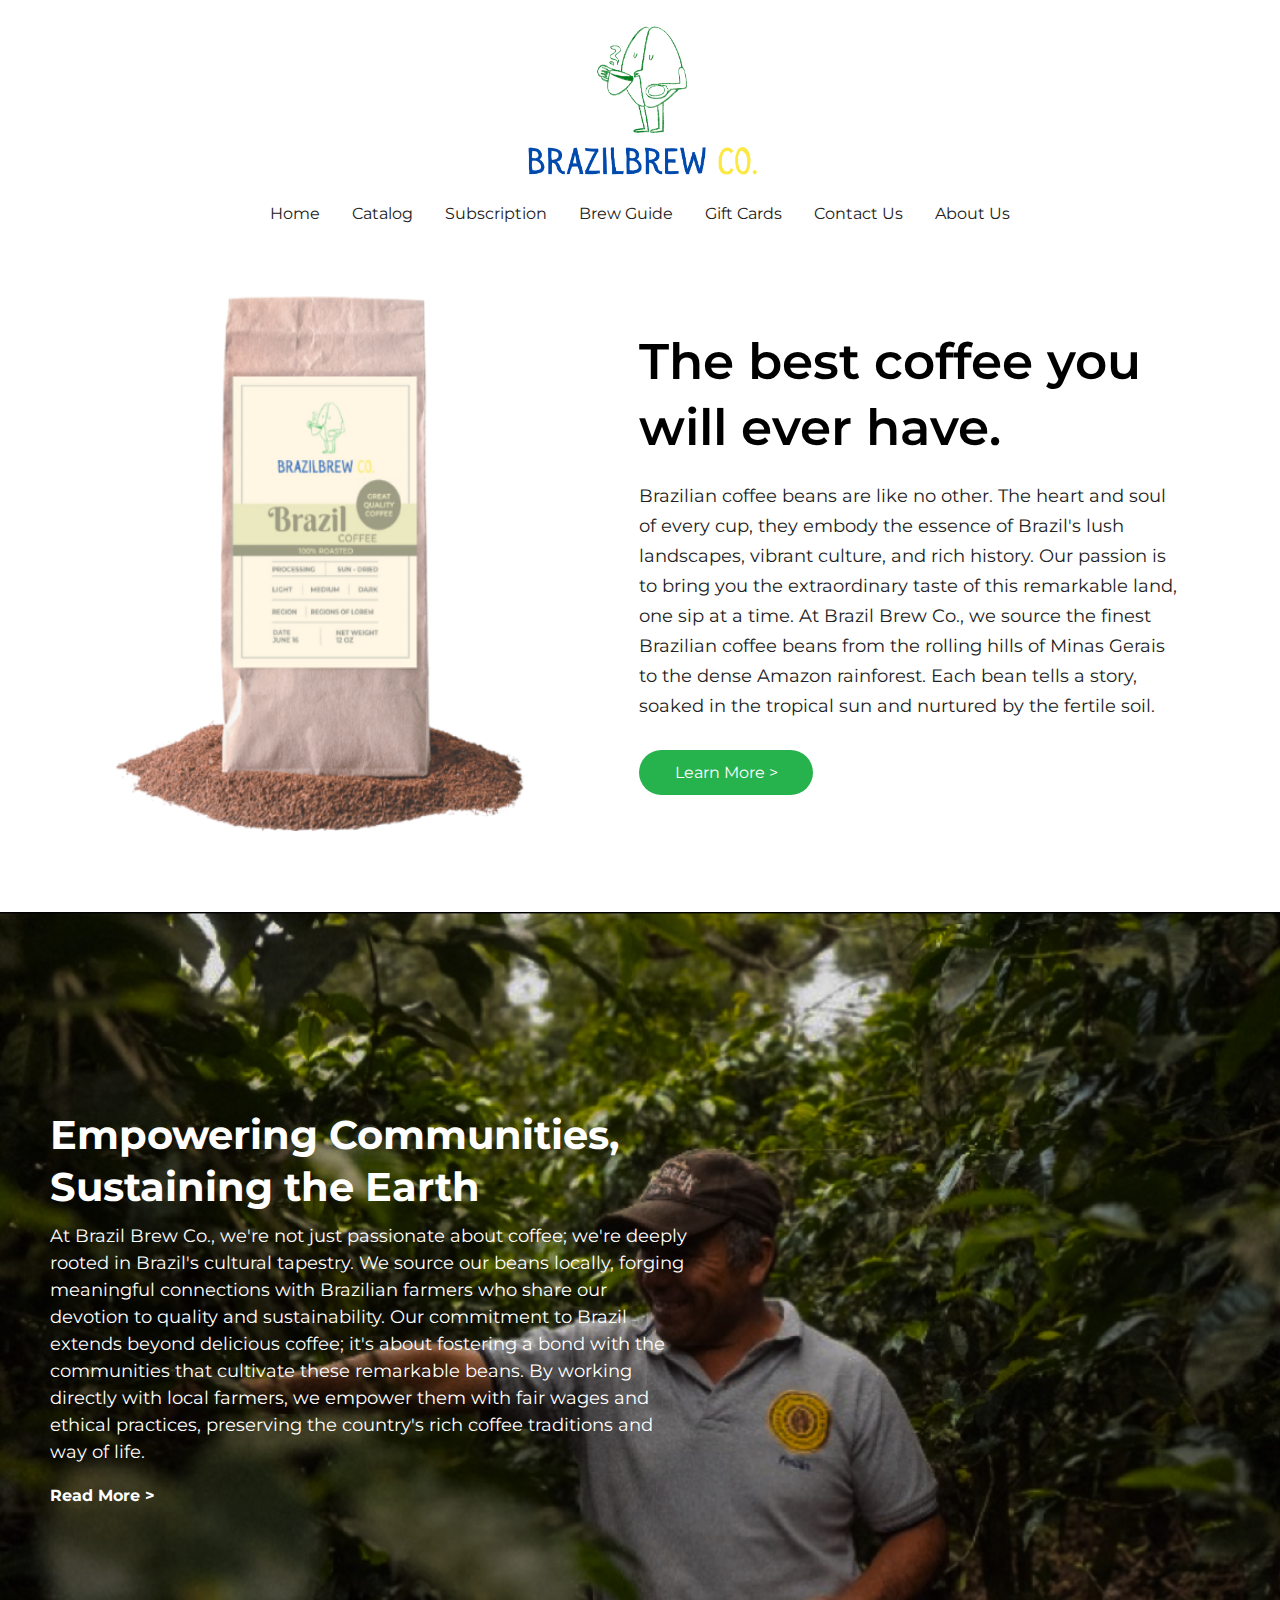
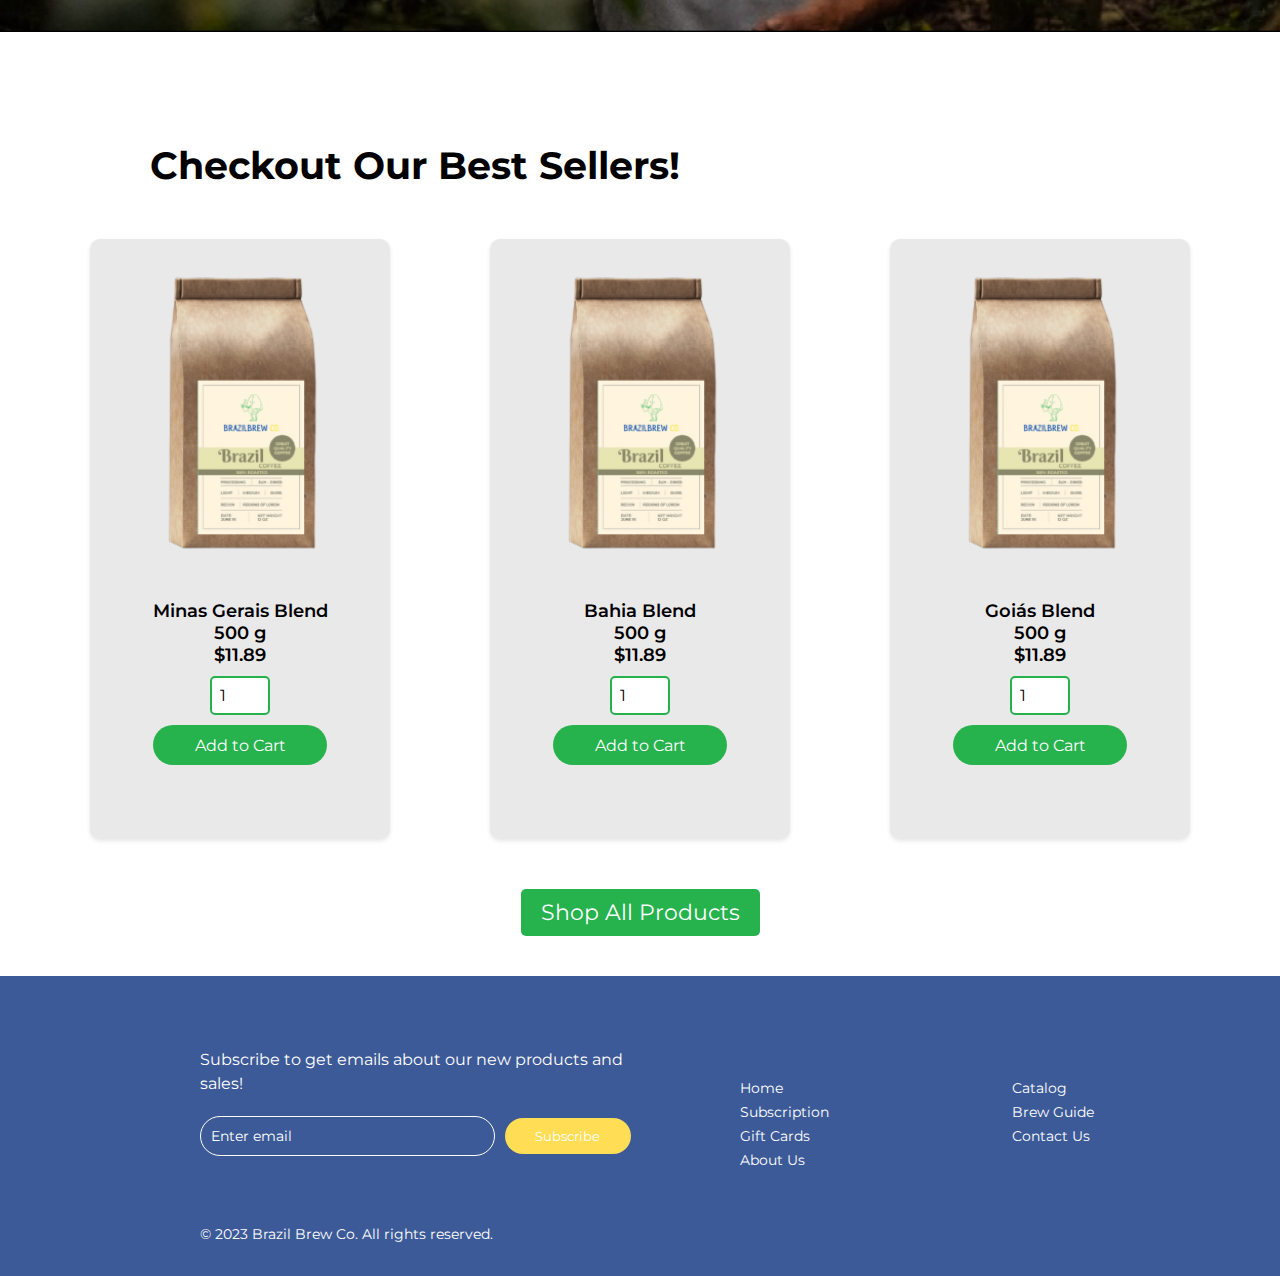
==== commit 110386f8: "fixed h1 and h2 for all pages and media queries" ====
--- a/index.html
+++ b/index.html
@@ -59,7 +59,7 @@
       <p class="about-text">Brazilian coffee beans are like no other. The heart and soul of every cup, they embody the essence of Brazil's lush landscapes, vibrant culture, and rich history. Our passion is to bring you the extraordinary taste of this remarkable land, one sip at a time. At Brazil Brew Co., we source the finest Brazilian coffee beans from the rolling hills of Minas Gerais to the dense Amazon rainforest. Each bean tells a story, soaked in the tropical sun and nurtured by the fertile soil.</p>
       <div class="about-buttons-row">
         <button class="custom-button">
-          <a href="" style="text-decoration: none; color: white;">Learn More > </a>
+          <a href="about-us.html" style="text-decoration: none; color: white;">Learn More > </a>
       </div>
     </div>
   </section>
@@ -68,7 +68,7 @@
     <div class="text-overlay">
       <h2>Empowering Communities,<br> Sustaining the Earth</h2>
       <p>At Brazil Brew Co., we're not just passionate about coffee; we're deeply rooted in Brazil's cultural tapestry. We source our beans locally, forging meaningful connections with Brazilian farmers who share our devotion to quality and sustainability. Our commitment to Brazil extends beyond delicious coffee; it's about fostering a bond with the communities that cultivate these remarkable beans. By working directly with local farmers, we empower them with fair wages and ethical practices, preserving the country's rich coffee traditions and way of life.</p>
-      <a href="#" class="read-more-button">Read More ></a>
+      <a href="about-us.html" class="read-more-button">Read More ></a>
     </div>
   </section>
   
--- a/styles.css
+++ b/styles.css
@@ -146,7 +146,6 @@
   display: flex;
   align-items: center;
   color: #fff;
-/*   padding-left: 10%; */
 }
 
 .text-overlay {
@@ -161,6 +160,7 @@
   font-style: normal;
   font-weight: 700;
   line-height: 130%;
+  margin-left: 0px;
 }
 
 .text-overlay p {
@@ -310,7 +310,6 @@
   flex: 1; 
 }
 
-
 .left-column {
   flex: 1;
   margin-left: 100px; 
@@ -556,7 +555,7 @@
   margin-top: -20px;
 }
 
-.brewguide-overlay h2{
+.brewguide-overlay h1{
   font-size: 50px;
 }
 
@@ -574,7 +573,7 @@
   line-height: 30px;
 }
 
-.brewtype-details h3{
+.brewtype-details h2{
   margin-left: -30px;
   margin-bottom: 30px;
 }
@@ -764,6 +763,8 @@
     font-size: 38px;
   }
 
+  /* aboutus.html */
+
   .aboutUs {
     display: flex; 
     flex-direction: column; 
@@ -781,7 +782,7 @@
     margin-bottom: 40px;
   }
   
-  .about-overlay h2 {
+  .about-overlay h1 {
     font-size: 50px;
   }
   
@@ -891,7 +892,7 @@
     font-size: 16px;
   }
 
-  /* Mobile-friendly css */
+  /* mobile-friendly css */
 
 @media screen and (max-width: 600px) {
   .about-img {
@@ -960,7 +961,7 @@
     padding-top: 0;
   }
 
-  #best-sellers-section h3 {
+  #best-sellers-section h2 {
     margin-left: 0;
     text-align: center;
     margin-top: 2rem;
@@ -1049,7 +1050,7 @@
     margin: 0;
   }
 
-  .allblend-container h3 {
+  .allblend-container h2 {
     font-size: 30px;
     margin-bottom: 2rem;
     margin-left: 0;
@@ -1075,11 +1076,11 @@
     margin-top: 15px;
   }
 
-  #subscription-overlay h2 {
+  #subscription-overlay h1 {
     font-size: 30px;
   }
 
-  .why-subscription-blurb h3 {
+  .why-subscription-blurb h2 {
     margin-top: 0;
   }
 
@@ -1089,6 +1090,7 @@
 
   .plan-container {
     flex-direction: column;
+    align-items: center;
     margin-top: 1rem;
     gap: 30px;
   }
@@ -1098,19 +1100,20 @@
     margin: 0;
   }
 
-  .brewguide-overlay h2 {
+  .brewguide-overlay h1 {
     font-size: 40px;
   }
 
   .brewtype {
     flex-direction: column;
+    align-items: center;
   }
 
   .brewtype-details {
     padding: 50px;
   }
 
-  .brewtype-details h3 {
+  .brewtype-details h2 {
     margin: 0;
     font-size: 30px;
   }
@@ -1123,12 +1126,12 @@
     margin: 0 15px 40px;
   }
 
-  .about-overlay h2 {
-    font-size: 38px;
+  .about-overlay h1 {
+    font-size: 50px;
   }
 
   .about-overlay p {
-    font-size: 15px;
+    font-size: 18px;
   }
 
   #testimonials-section, #history, #teamContainer {
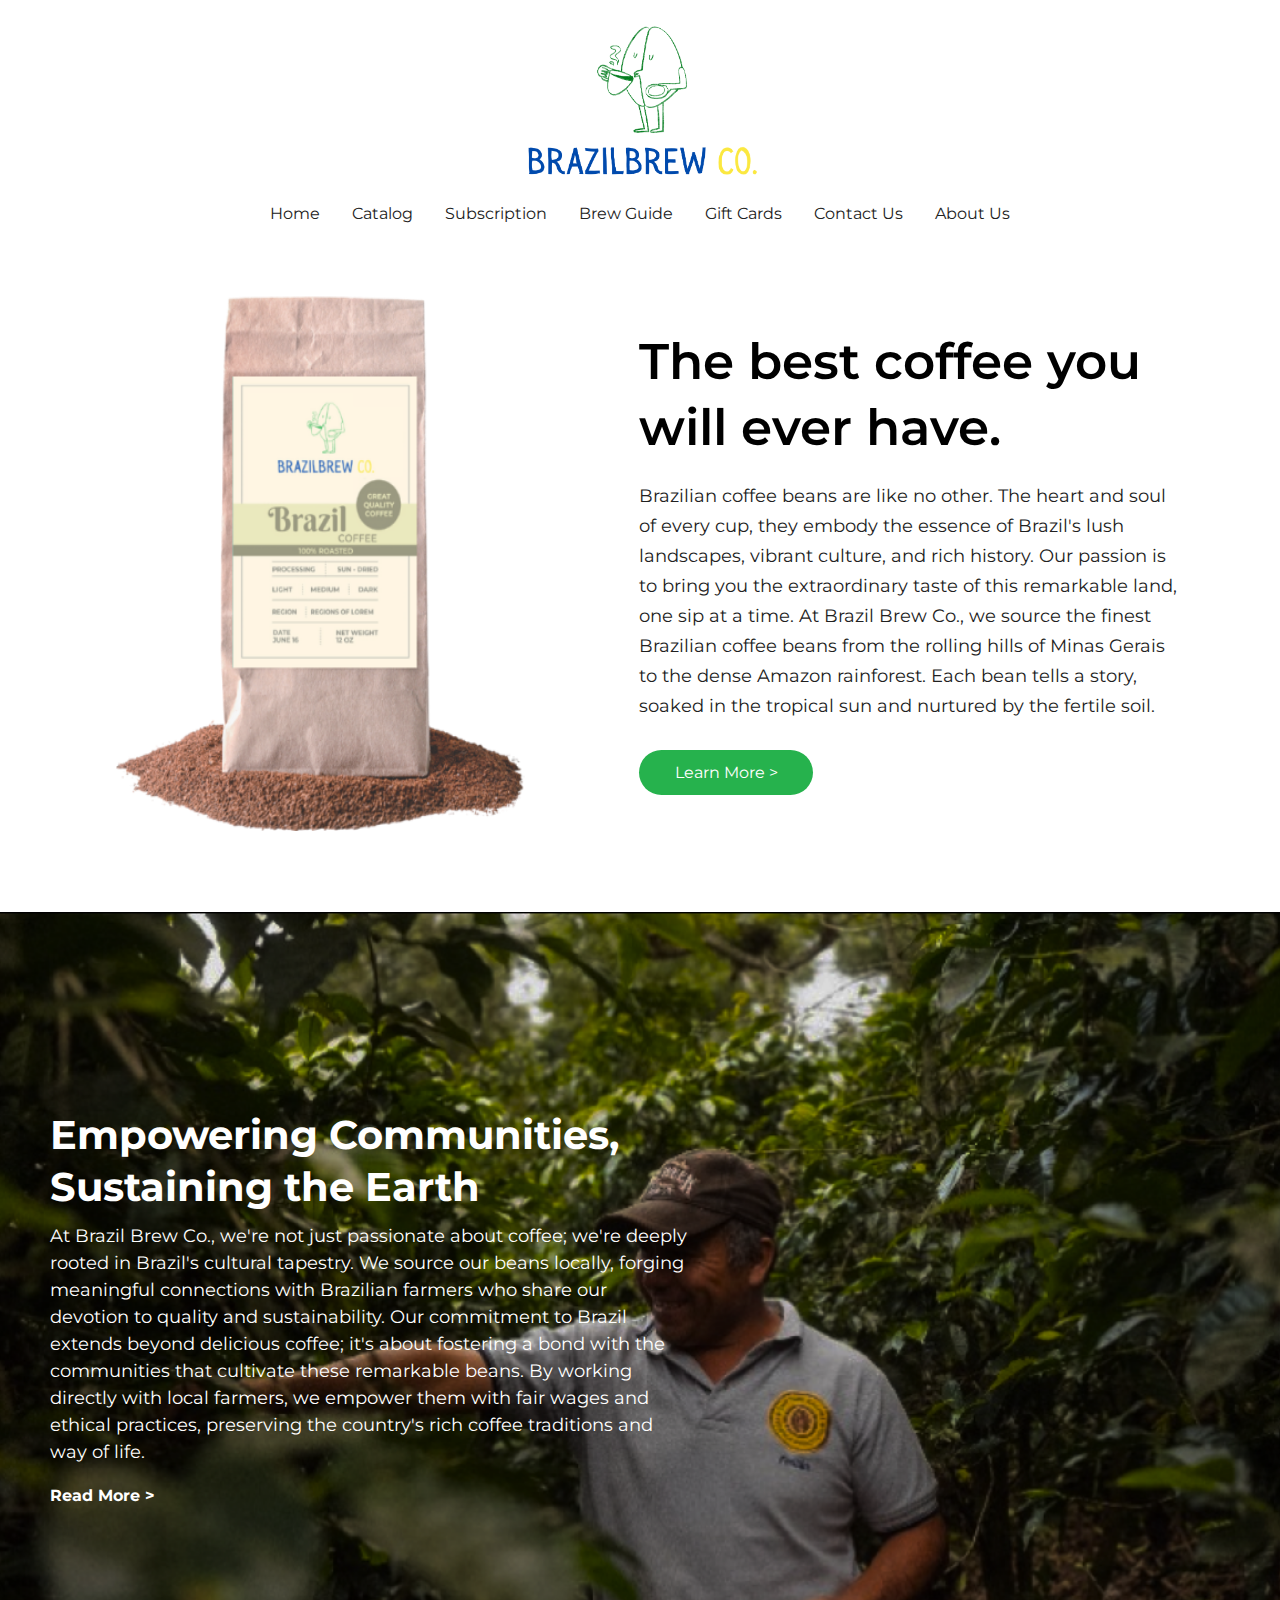
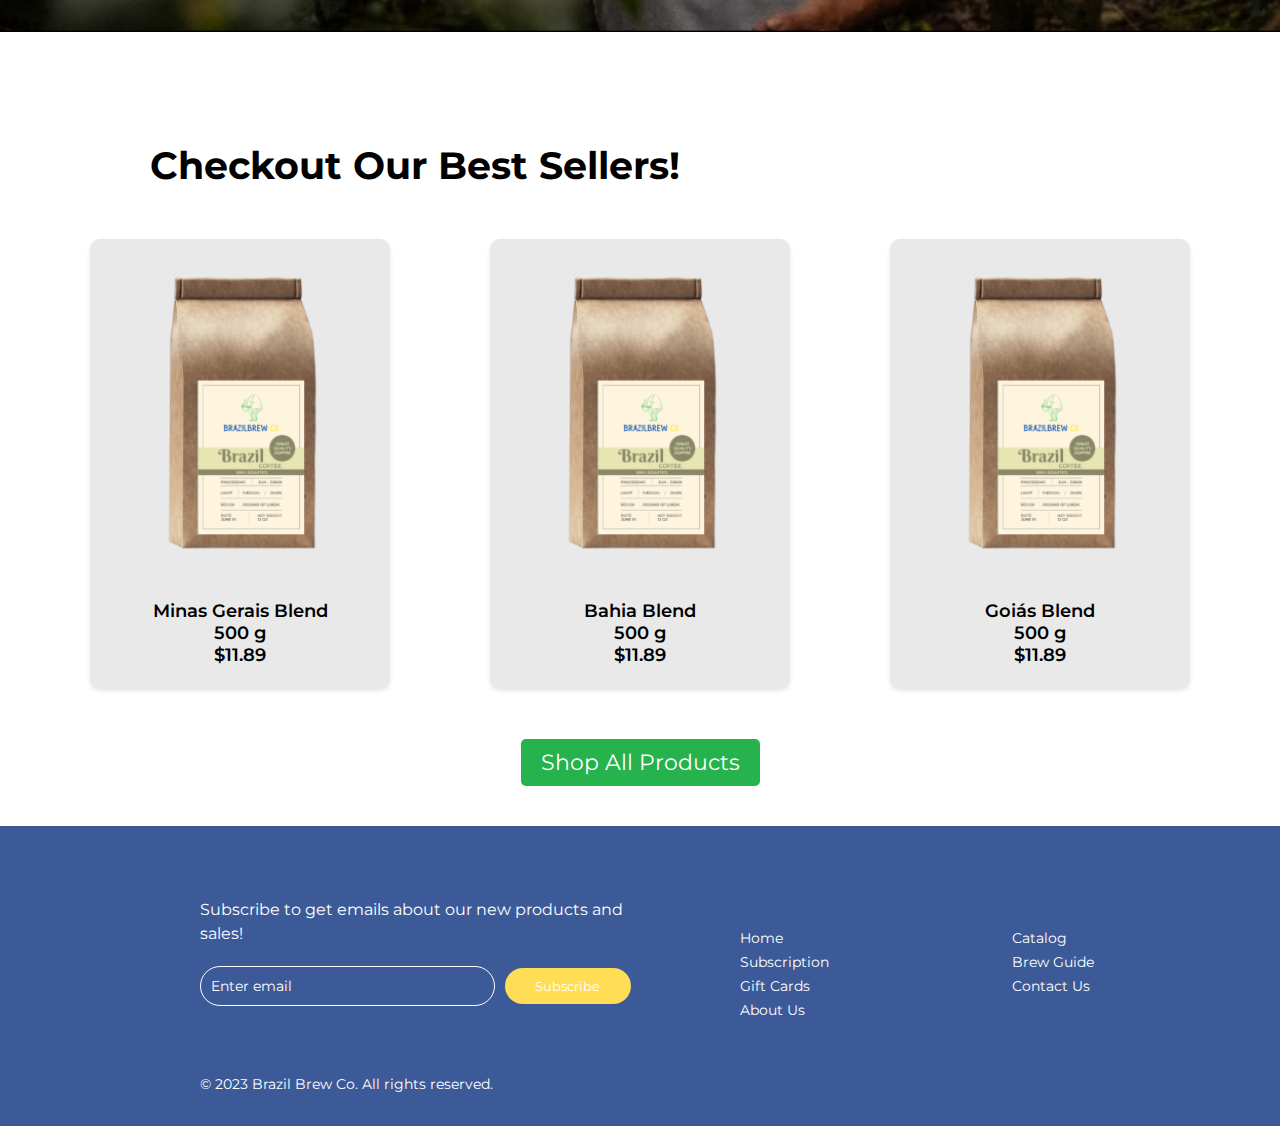
==== commit e92dc6db: "Merge branch 'main' of https://github.com/marina-garrido/midterm" ====
--- a/index.html
+++ b/index.html
@@ -79,24 +79,18 @@
         <img src="images/product1.png" alt="Product 1">
         <div class="product-details">
           <p>Minas Gerais Blend<br>500 g <br>$11.89</p>
-          <input type="number" min="1" value="1"><br>
-          <button>Add to Cart</button>
         </div>
       </div>
       <div class="product">
         <img src="images/product1.png" alt="Product 2">
         <div class="product-details">
           <p>Bahia Blend<br>500 g <br>$11.89</p>
-          <input type="number" min="1" value="1"><br>
-          <button>Add to Cart</button>
         </div>
       </div>
       <div class="product">
         <img src="images/product1.png" alt="Product 3">
         <div class="product-details">
           <p>Goiás Blend<br>500 g <br>$11.89</p>
-          <input type="number" min="1" value="1"><br>
-          <button>Add to Cart</button>
         </div>
       </div>
     </div>
--- a/styles.css
+++ b/styles.css
@@ -208,7 +208,7 @@
 
 .product {
   width: 300px;
-  height: 600px;
+  height: 450px;
   padding: 20px;
   background-color: rgb(234, 233, 233);
   border-radius: 10px;
@@ -1194,4 +1194,4 @@
     height: 150px;
     margin-bottom: 1.5rem;
   }
-}+}
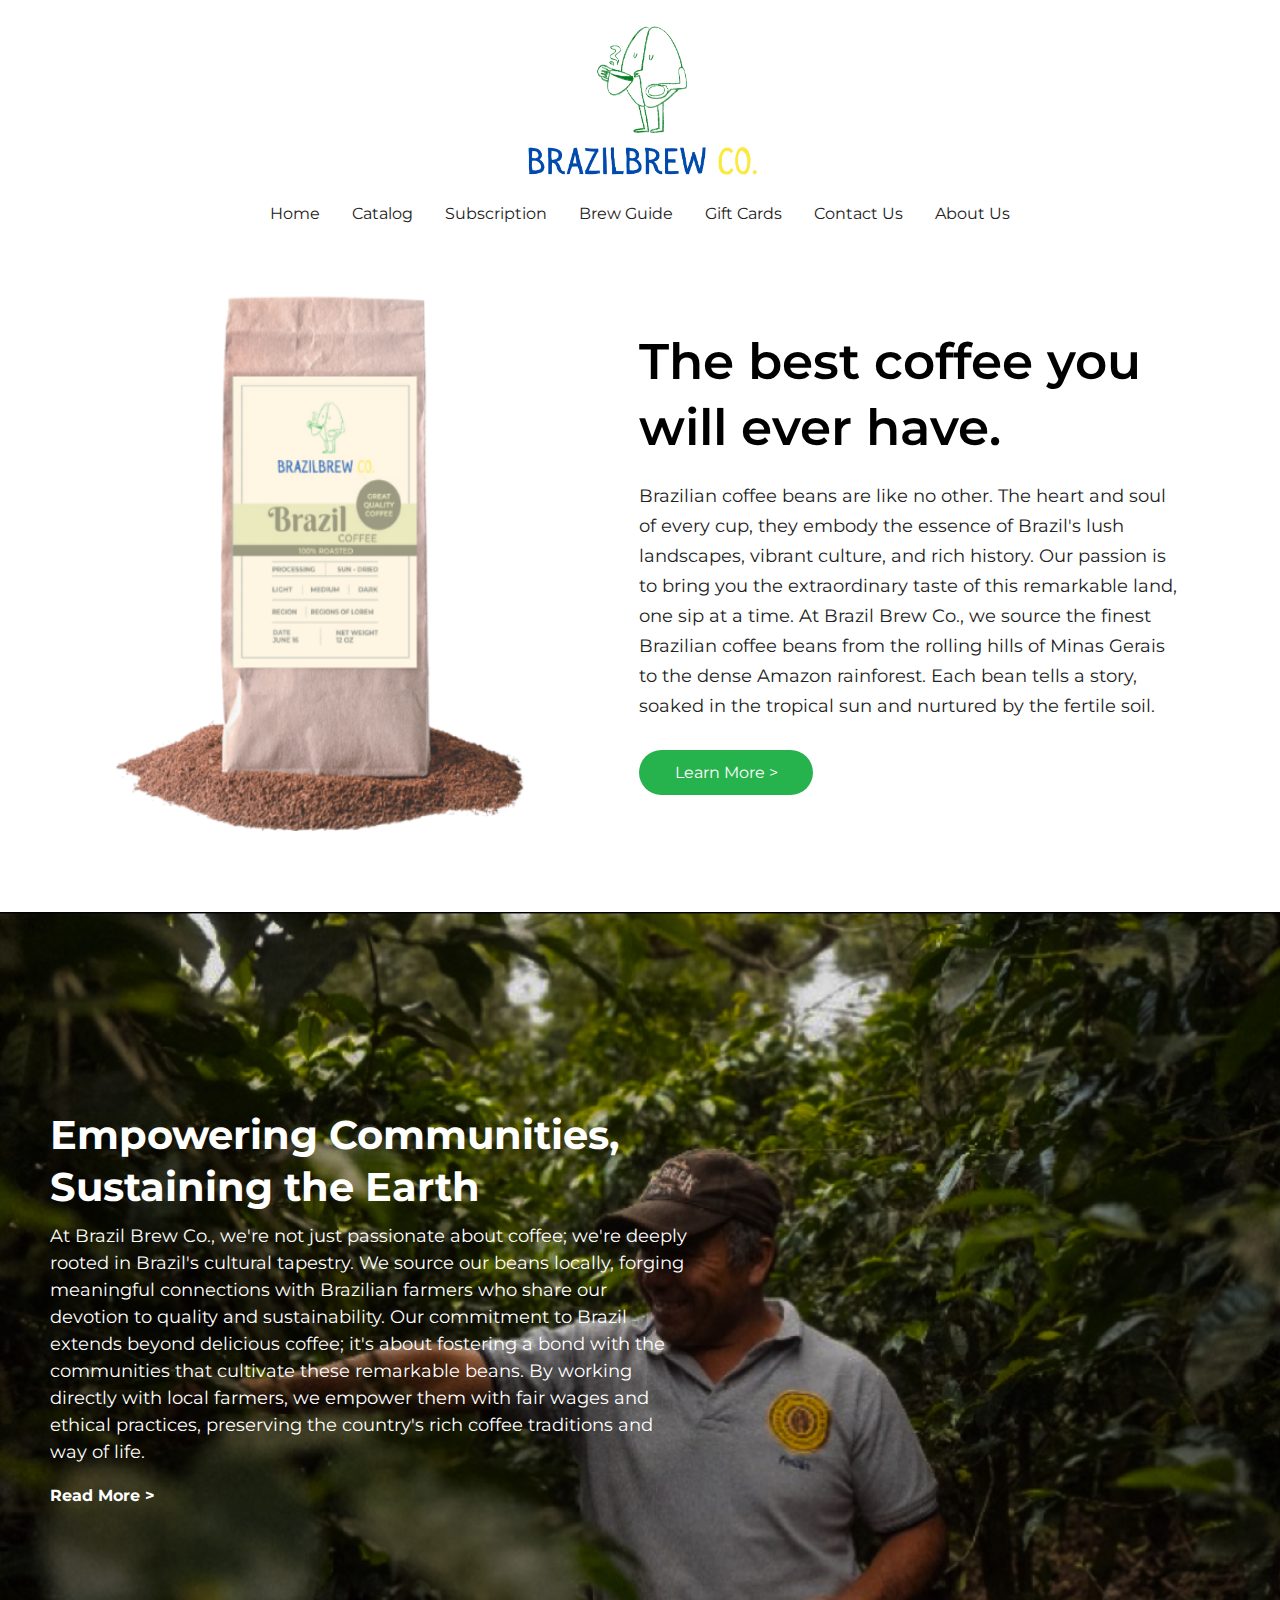
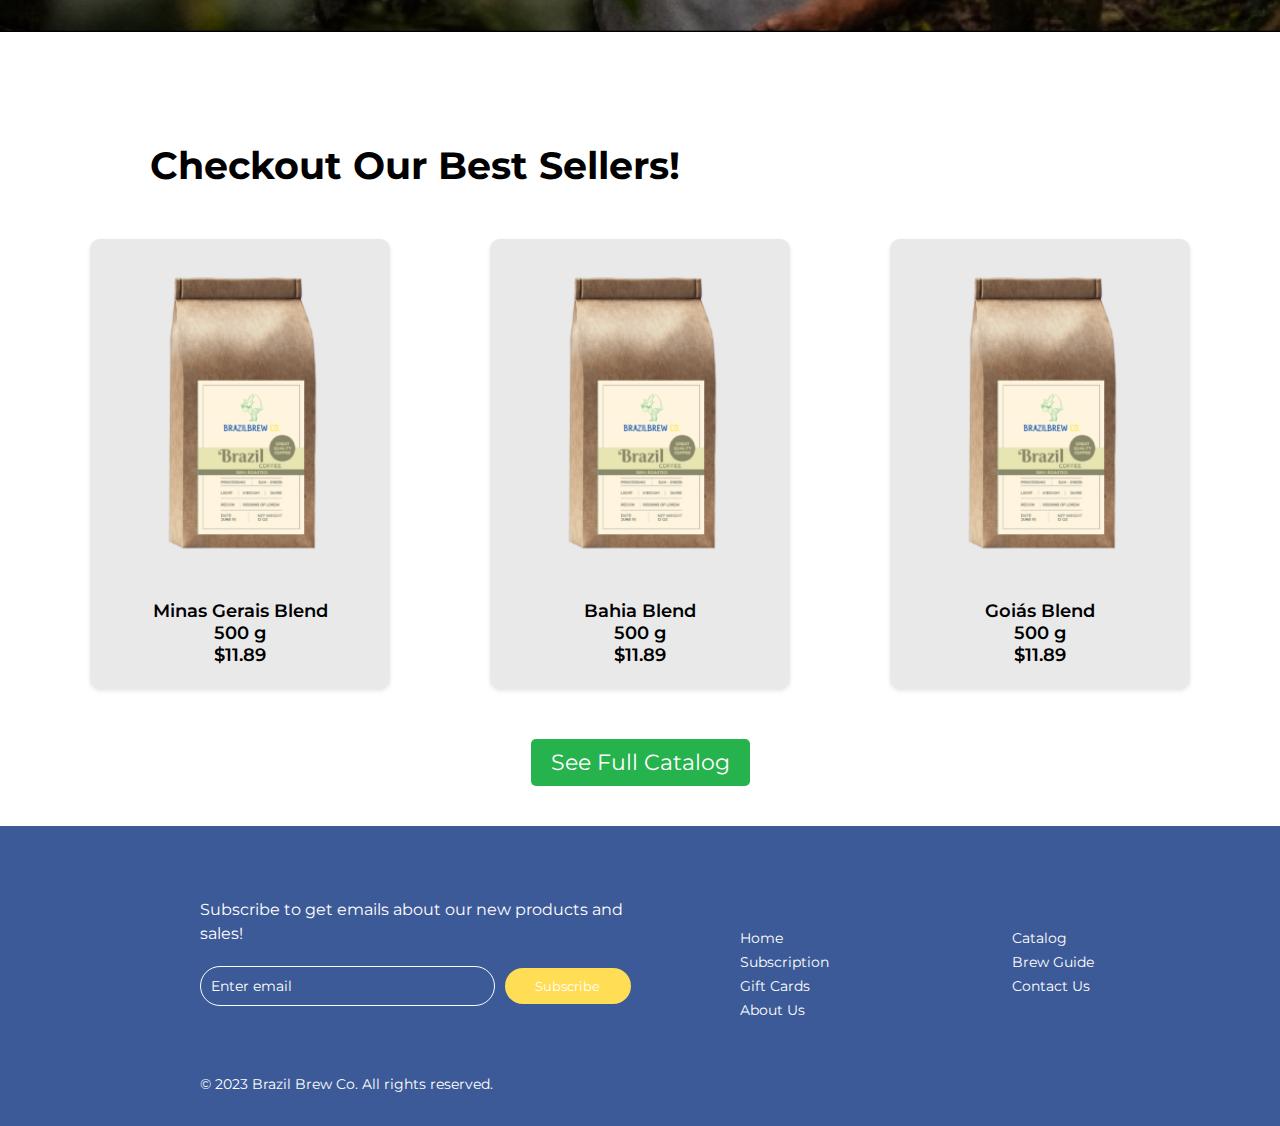
==== commit c8ae889d: "Update index.html" ====
--- a/index.html
+++ b/index.html
@@ -95,7 +95,7 @@
       </div>
     </div>
     <div class="shop-all-button">
-      <a href="catalog.html">Shop All Products</a>
+      <a href="catalog.html">See Full Catalog</a>
     </div>
   </section>
   
--- a/styles.css
+++ b/styles.css
@@ -72,6 +72,28 @@
   text-decoration: none;
   color: #39e169;
 }
+
+
+  .locations {
+    display: flex;
+    align-items: center;
+    justify-content: center;
+    margin-top: 2rem;
+  }
+
+  .location {
+    display: flex;
+    align-items: center;
+    justify-content: center;
+    flex-direction: column;
+    text-align: center;
+    height: 200px;
+    width: 250px;
+    margin: auto 2rem;
+    padding: 2rem;
+    border: #3D5A98 2px solid;
+    border-radius: 20px;
+  }
 
 #about {
   display: flex;
@@ -489,7 +511,7 @@
 
 .darkblend, .mediumblend, .lightblend{
   width: 300px;
-  height: 600px;
+  height: 450px;
   padding: 20px;
   background-color: rgb(234, 233, 233);
   border-radius: 10px;
@@ -820,7 +842,7 @@
     font-style: italic;
   }
 
-  #testimonials-section, #history, #teamContainer{
+  #testimonials-section, #history, #teamContainer, #storeLocations{
     padding-left: 80px;
     padding-right: 80px;
     padding-top: 50px;
@@ -1134,7 +1156,7 @@
     font-size: 18px;
   }
 
-  #testimonials-section, #history, #teamContainer {
+  #testimonials-section, #history, #teamContainer, #storeLocations {
     padding-left: 20px;
     padding-right: 20px;
     padding-top: 20px;
@@ -1194,4 +1216,35 @@
     height: 150px;
     margin-bottom: 1.5rem;
   }
-}
+
+  #storeLocations {
+    display: flex;
+    flex-direction: column;
+    align-items: center;
+  }
+
+  #storeLocations h2 {
+    margin-top: 2rem;
+    margin-left: 0;
+  }
+
+  .locations {
+    flex-direction: column;
+    align-items: center;
+    margin-top: 2rem;
+    gap: 10px;
+  }
+
+  .location {
+    height: 150px;
+    padding: 1rem;
+    display: flex;
+    flex-direction: column;
+    align-items: center;
+    justify-content: center;
+  }
+
+  .locations:nth-child(4) {
+    margin-bottom: 2rem;
+  }
+}
